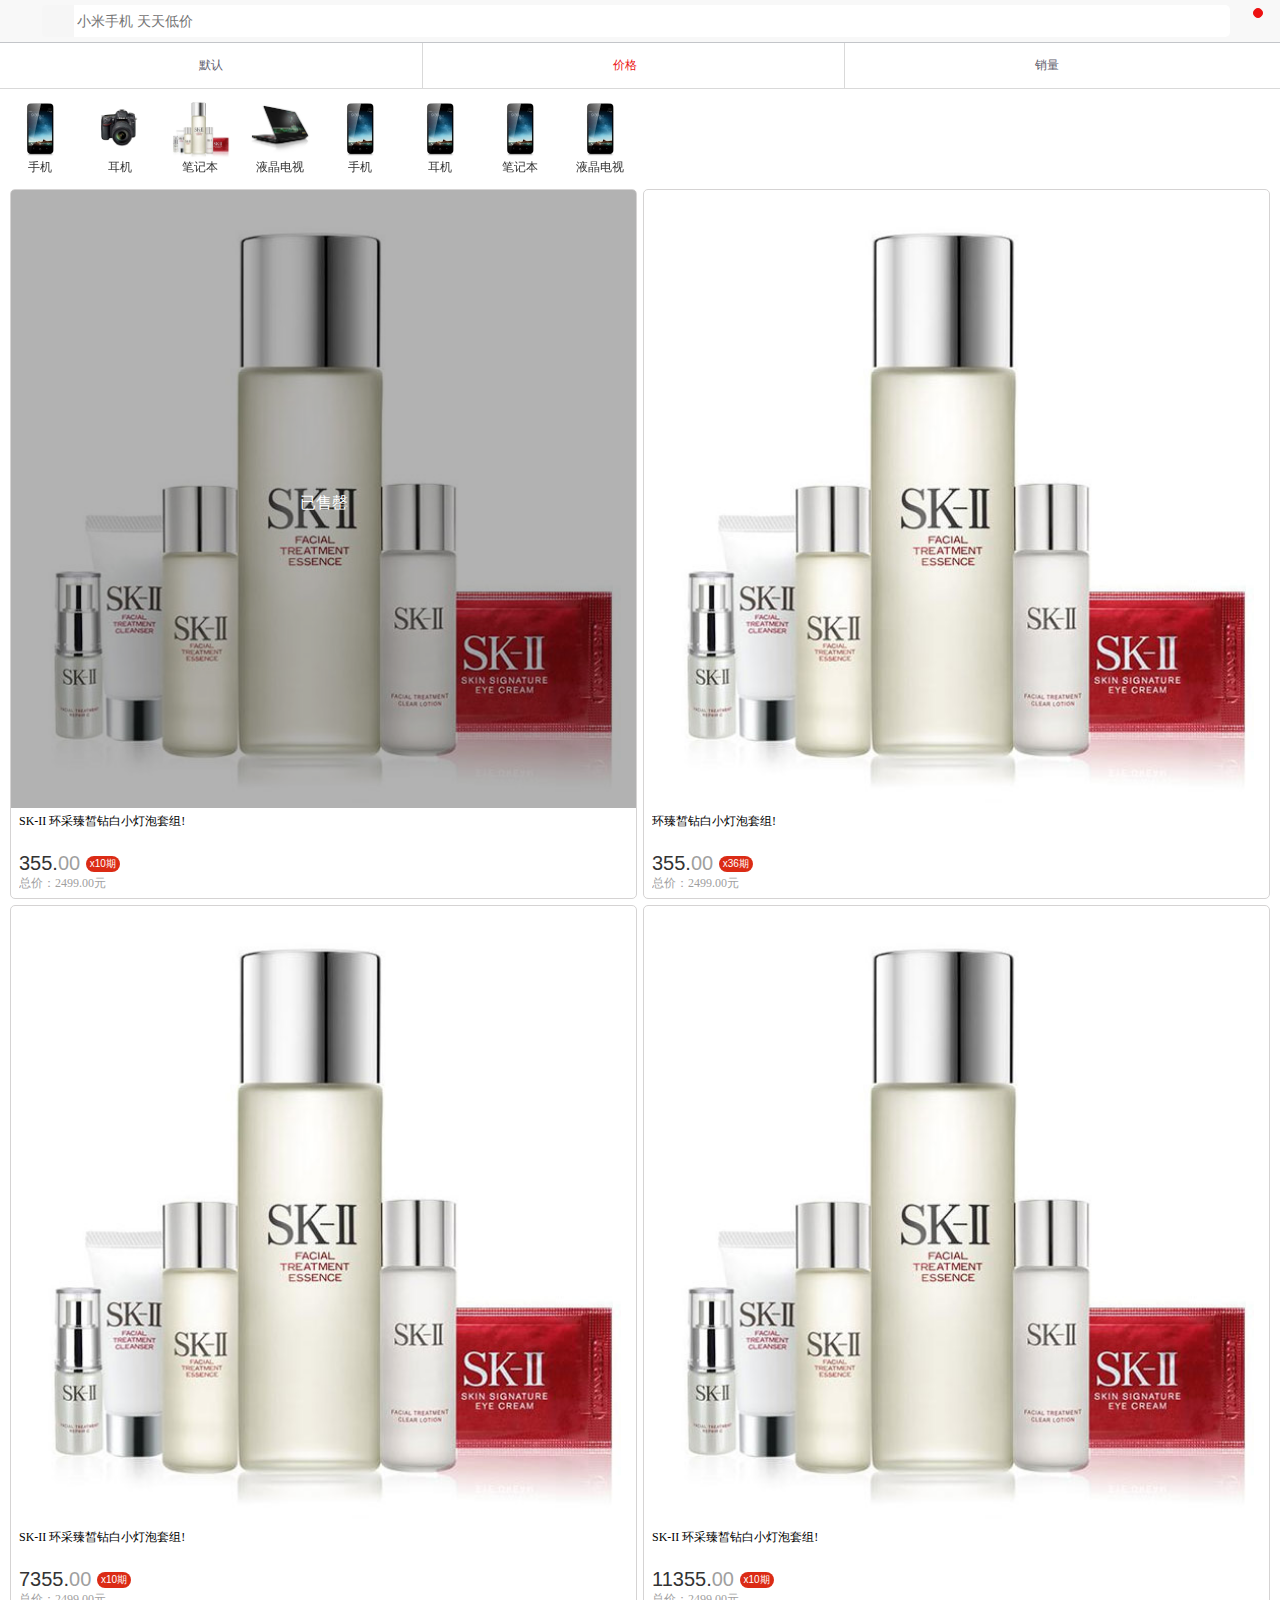
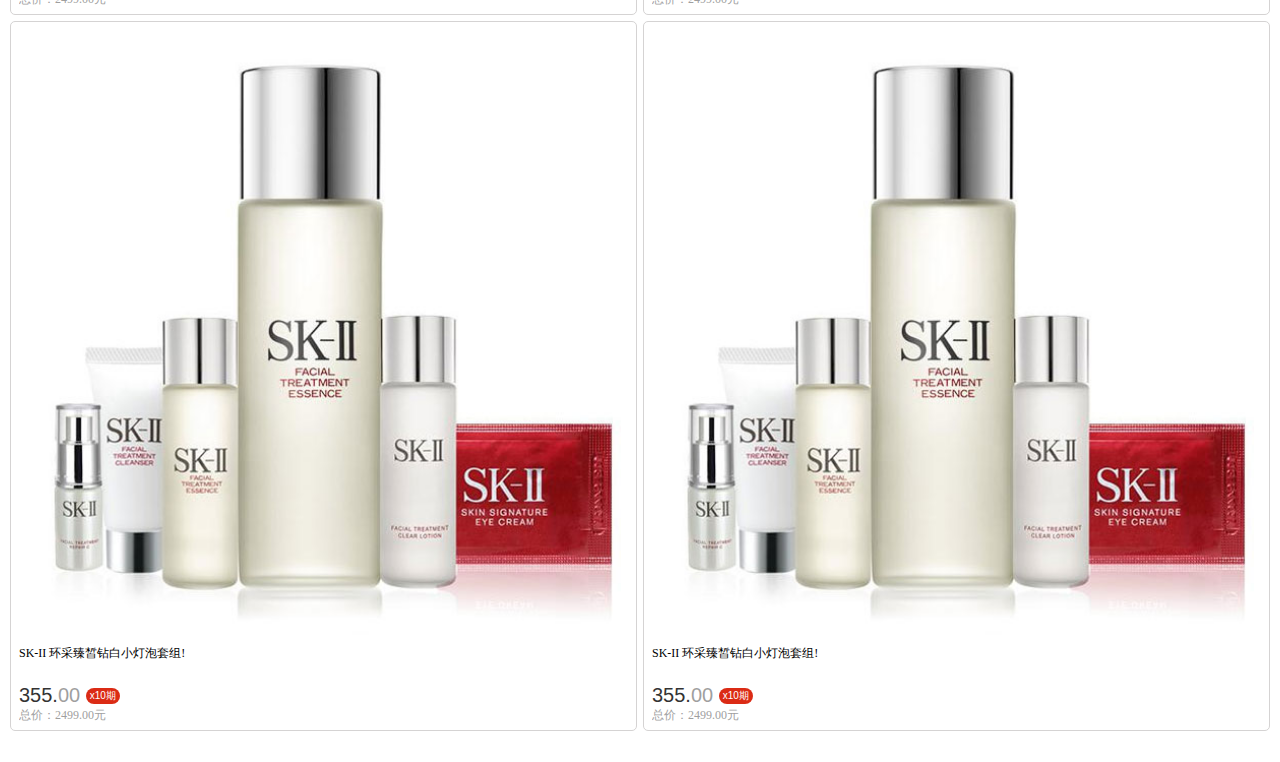
==== 商城/webapp/list1.html @ edffdba6 "add" ====
<!DOCTYPE HTML>
<html>
<head>
	<meta http-equiv="Content-Type" content="text/html; charset=utf-8">
	<meta name="viewport"
	      content="width=device-width, initial-scale=1.0, minimum-scale=1.0, maximum-scale=1.0, user-scalable=no">
	<meta content="telephone=no" name="format-detection"/>
	<!--忽略将数字识别为电话号码-->
	<title>商品列表</title>
	<link type="text/css" rel="stylesheet" href="css/common.css"/>
	<link type="text/css" rel="stylesheet" href="css/list.css"/>
</head>

<body class="white-bg">
<header class="common-top">
	<a class="icon back-step" href="index.html"></a>

	<form action="" class="input-box search-bar clearfix">
		<em class="search-icon fl"></em>
		<input type="text" name="key" id="key" class="text fl" placeholder="小米手机 天天低价"/>
	</form>
	<a class="icon filter-icon" href="javascript:;"><em style="display:block;"></em></a>
</header>
<section class="container list paddingBottom15" style="overflow: hidden;">
	<ul class="filter clearfix">
		<li><a href="javascript:;">默认</a></li>
		<li class="current"><a href="javascript:;">价格<i class="orderby desc"></i></a></li>
		<li><a href="javascript:;">销量<i class="orderby asc"></i></a></li>
	</ul>
	<div class="slider-catalog" id="slider">
		<ul class="clearfix">
			<li>
				<a href="#">
					<img src="images/product3.jpg" width="60" height="60"><span>手机</span>
				</a>
			</li>
			<li>
				<a href="#">
					<img src="images/product.jpg" width="60" height="60"><span>耳机</span>
				</a>
			</li>
			<li>
				<a href="#">
					<img src="images/product2.jpg" width="60" height="60"><span>笔记本</span>
				</a>
			</li>
			<li>
				<a href="#">
					<img src="images/product1.jpg" width="60" height="60"><span>液晶电视</span>
				</a>
			</li>
			<li>
				<a href="#">
					<img src="images/product3.jpg" width="60" height="60"><span>手机</span>
				</a>
			</li>
			<li>
				<a href="#">
					<img src="images/product3.jpg" width="60" height="60"><span>耳机</span>
				</a>
			</li>
			<li>
				<a href="#">
					<img src="images/product3.jpg" width="60" height="60"><span>笔记本</span>
				</a>
			</li>
			<li>
				<a href="#">
					<img src="images/product3.jpg" width="60" height="60"><span>液晶电视</span>
				</a>
			</li>
		</ul>
	</div>
	<div class="product-list group-buy-list clearfix">
		<div class="group-buy-item">
			<div class="item-detail">
				<div class="overlay-nosale">
					<dl>
						<dd>
							<span>已售罄</span>
						</dd>
					</dl>
					<img src="images/product2.jpg">
				</div>
				<h4>SK-II 环采臻皙钻白小灯泡套组!</h4>

				<div class="price"><em>355.</em><font>00</font> <span>x10期</span></div>
				<p>总价：2499.00元</p>
			</div>
		</div>
		<div class="group-buy-item">
			<div class="item-detail">
				<img src="images/product2.jpg">
				<h4>环臻皙钻白小灯泡套组!</h4>

				<div class="price"><em>355.</em><font>00</font> <span>x36期</span></div>
				<p>总价：2499.00元</p>
			</div>
		</div>
		<div class="group-buy-item">
			<div class="item-detail">
				<img src="images/product2.jpg">
				<h4>SK-II 环采臻皙钻白小灯泡套组!</h4>

				<div class="price"><em>7355.</em><font>00</font> <span>x10期</span></div>
				<p>总价：2499.00元</p>
			</div>
		</div>
		<div class="group-buy-item">
			<div class="item-detail">
				<img src="images/product2.jpg">
				<h4>SK-II 环采臻皙钻白小灯泡套组!</h4>

				<div class="price"><em>11355.</em><font>00</font> <span>x10期</span></div>
				<p>总价：2499.00元</p>
			</div>
		</div>
		<div class="group-buy-item">
			<div class="item-detail">
				<img src="images/product2.jpg">
				<h4>SK-II 环采臻皙钻白小灯泡套组!</h4>

				<div class="price"><em>355.</em><font>00</font> <span>x10期</span></div>
				<p>总价：2499.00元</p>
			</div>
		</div>
		<div class="group-buy-item">
			<div class="item-detail">
				<img src="images/product2.jpg">
				<h4>SK-II 环采臻皙钻白小灯泡套组!</h4>

				<div class="price"><em>355.</em><font>00</font> <span>x10期</span></div>
				<p>总价：2499.00元</p>
			</div>
		</div>
	</div>
	<div class="list-option" id="Brand" style="display: none;">
		<div class="option-con">
			<div>
				<dl class="option-item brand-item" data-choice="lenovo">
					<dt>品牌</dt>
					<dd class="clearfix">
						<a href="#" class="current"><span><em><img
								src="images/privilege/item-logo.jpg"/></em></span><i></i></a>
						<a href="#"><span><em><img src="images/privilege/item-logo.jpg"
						                           alt="lenovo"/></em></span><i></i></a>
						<a href="#"><span><em><img src="images/privilege/item-logo.jpg"
						                           alt="lenovo"/></em></span><i></i></a>
						<a href="#"><span><em><img src="images/privilege/item-logo.jpg"
						                           alt="lenovo"/></em></span><i></i></a>
						<a href="#"><span><em>无图品牌名</em></span><i></i></a>
					</dd>
				</dl>
				<dl class="option-item item-show" data-choice="选项A">
					<dt class="list-pick1">筛选项</dt>
					<dd class="clearfix">
						<a href="#" class="current"><span><em>选项A</em></span><i></i></a>
						<a href="#"><span><em>选项A</em></span><i></i></a>
						<a href="#"><span><em>选项A</em></span><i></i></a>
						<a href="#"><span><em>选项选项选项选项…</em></span><i></i></a>
					</dd>
				</dl>
				<dl class="option-item" data-choice="">
					<dt class="list-pick1">筛选项</dt>
					<dd class="clearfix">
						<a href="#"><span><em>选项A</em></span><i></i></a>
						<a href="#"><span><em>选项A</em></span><i></i></a>
						<a href="#"><span><em>选项A</em></span><i></i></a>
						<a href="#"><span><em>选项选项选项选项…</em></span><i></i></a>
					</dd>
				</dl>
				<dl class="option-item" data-choice="">
					<dt class="list-pick1">筛选项</dt>
					<dd class="clearfix">
						<a href="#"><span><em>选项A</em></span><i></i></a><a href="#"><span><em>选项A</em></span><i></i></a><a
							href="#"><span><em>选项A</em></span><i></i></a><a
							href="#"><span><em>选项选项选项选项…</em></span><i></i></a>
					</dd>
				</dl>
				<dl class="option-item" data-choice="">
					<dt class="list-pick1">筛选项</dt>
					<dd class="clearfix">
						<a href="#"><span><em>选项A</em></span><i></i></a><a href="#"><span><em>选项A</em></span><i></i></a><a
							href="#"><span><em>选项A</em></span><i></i></a><a
							href="#"><span><em>选项选项选项选项…</em></span><i></i></a>
					</dd>
				</dl>
			</div>
		</div>
		<div class="divided-option" style="z-index:100; ">
			<div class="divided-option-con">
				<span>共 <em class="deepgray">23456</em> 件商品</span>
						<span>
							<a href="javascript:;" class="graybg" id="ResetBtn">重置</a>
							<a href="javascript:;" class="" id="SubBtn">完成</a>
						</span>
			</div>
		</div>
	</div>
	<a href="javascript:;" class="gotop" id="BacktoTop" style="display: none;"></a>
</section>

</body>
</html>
<script src="js/jquery-2.0.3.min.js"></script>
<script type="text/javascript" src="js/iscroll-4.1.9.min.js"></script>
<script type="text/javascript" src="js/iscroll.plugin.js"></script>
<script type="text/javascript" src="js/common.js"></script>
<script>
	$(function () {
		var $window = $(window);
		var $backtoTop = $('#BacktoTop');
		var $Brand = $('#Brand');
		var $wrap = $Brand.find('.option-con');
		var $dl = $Brand.find('dl');
		var $items = $dl.find('dd').children();
		var $listPick = $dl.find('dt.list-pick1');

		$window.on('scroll resize', function () {
			var scrollTop = $window.scrollTop();
			$backtoTop[scrollTop > 0 ? 'fadeIn' : 'fadeOut']();
		});
		// 返回顶部
		$backtoTop.click(function () {
			$('html,body').animate({scrollTop: 0}, 'normal');
		});

		// 弹出层展开
		$wrap.add($Brand.find('.divided-option')).css('left', $window.width());

		$('.common-top').find('.filter-icon').click(function () {
			if (!$wrap.is(":animated")) {
				$Brand.show().delay(1000).find('.option-con').add($Brand.find('.divided-option')).animate({left: 0}, 'normal');
				$wrap.data('iScroll').scrollTo(0, 0, 0);
			}
		});

		// 广告位
		Common.recommendSlide('#slider');

		var dividedHeight = $Brand.find('.divided-option').outerHeight();


		function resize() {
			$wrap.height($window.height() - dividedHeight);
			$wrap.data('iScroll') && $wrap.data('iScroll').refresh();
			$wrap.data('iScroll') && $($wrap.data('iScroll').vScrollbarWrapper).css({
				width: 3,
				right: 2
			}).children().css({border: 0, background: 'rgba(0, 0, 0, 0.3)'});
		}

		resize();

		// 滑动层
		$wrap.iScroll({
			hScroll: false,
			vScroll: true,
			hScrollbar: false,
			vScrollbar: true,
			hideScrollbar: true,
			bounce: true,
			momentum: true
		});

		$window.resize(function () {
			resize();
		});

		// 展开
		$listPick.click(function () {
			$(this).parent().toggleClass('item-show');
			resize();
		});

		// 筛选项
		$items.click(function () {
			$(this).addClass('current').siblings().removeClass('current');
			var $em = $(this).find('em');
			var $img = $em.find('img');
			var data = $em.html();
			if ($img.length > 0) {
				data = $img.attr('alt');
			}
			$(this).closest('.option-item').data('choice', data);
			return false;
		});

		// 重置
		$('#ResetBtn').click(function () {
			//console.log($dl.not(':eq(1)'));
			$items.removeClass('current');
			$dl.eq(1).addClass('item-show').siblings().removeClass('item-show').each(function () {
				$(this).data('choice', '');
			});
			$wrap.data('iScroll').scrollTo(0, 0, 0);
			$wrap.data('iScroll').refresh();
		});

		$('#SubBtn').click(function () {
			$dl.each(function () {
				// 提交的数据
				if (!$wrap.is(":animated")) {
					$wrap.add($Brand.find('.divided-option')).animate({left: $window.width()}, 'normal', function () {
						$Brand.hide();
					});
				}
				// console.log($(this).data('choice'));
			});
		});

	});
</script>
---- 商城/webapp/css/common.css ----
@charset "utf-8";
/* CSS Document */

body {
	padding: 0;
	margin: 0;
	font-family: "微软雅黑";
	background: #efefef;
	-webkit-text-size-adjust: 100%;
}

a { text-decoration: none; }

table { border-spacing: 0; }

img { border: none; }

.icon {
	background: url(../images/icon.png) no-repeat;
}

.text {
	width: 170px;
	height: 30px;
	padding: 0 5px;
	font-size: 14px;
	background: #fff;
	border: 1px solid #ccc;
	border-radius: 5px;
}

.text:disabled {
	background: #f0f0f0;
}

em, i { font-style: normal; }

dt, dd, ol, ul, li { list-style: none; margin: 0; padding: 0; }

.fl { float: left; }

.fr { float: right; }

.clearfix:before,
.clearfix:after {
	content: "";
	display: table;
}

.clearfix:after { clear: both; overflow: hidden; }

.clearfix { *zoom: 1; }

.paddingBottom15 { padding-bottom: 15px !important; }

.deepgray { color: #333 !important; }

.white-bg { background: #fff; }

.common-top {
	z-index: 10;
	position: fixed;
	left: 0;
	top: 0;
	width: 100%;
	height: 42px;
	line-height: 40px;
	color: #fff;
	font-size: 18px;
	font-weight: bold;
	text-align: center;
	background: #f8f8f8;
	border-bottom: 1px solid #c3c5c9;
}

.common-top a { position: absolute; }

.common-top .back-step {
	top: 2px;
	left: 5px;
	display: block;
	width: 38px;
	height: 38px;
	background-size: 20px auto;
	background-position: 9px 10px;
}

.container { padding: 43px 0 0; }

.product-list {
	position: relative;
	padding-bottom: 20px;
}

.list-title {
	width: 100px; height: 45px; margin: 0 auto; padding-top: 4px;
	background: url(../images/list-title.png) no-repeat; background-size: 100px auto;
	color: #fff; text-align: center;
}

.list-title span, .list-title em { display: block; }

.list-title span { font-size: 18px; }

.list-title em { font-size: 12px; }

.first-product { position: relative; }

.first-product .top-bg {
	width: 90px; height: 69px; display: block;
	background: url(../images/product-bg.png) no-repeat right top; background-size: 90px auto;
	position: absolute; top: -45px; right: 0;
}

.product-intro { margin: 10px auto 30px; padding: 0 10px; }

.product-intro .product-pic {
	margin-bottom: 10px;
	position: relative; font-size: 0;
}

.product-intro .product-pic a { font-size: 0; line-height: 0 }

.product-intro .product-pic img { width: 100%; height: auto; max-height: 600px; border-radius: 3px; }

.product-intro .grand-total {
	height: 30px; line-height: 30px; display: block; padding: 0 5px 0 10px;
	background: #e84c3d;
	color: #fff; font-size: 12px;
	position: absolute; left: 0; bottom: 0; z-index: 5;
}

.product-intro .swiper .pager,
.product-intro .ribbon,
.product-intro .grand-total {
	z-index: 8;
}

.gradient {
	width: 0px; height: 0px; display: block; margin: 0; padding: 0;
	background: none;
	border: 15px solid #e84c3d; border-color: transparent transparent #e84c3d #e84c3d;
	line-height: 0;
	position: absolute; top: 0; right: -30px;
}

.product-info p { margin: 5px 0; }

.product-info .title a { color: #333; font-size: 14px; }

.product-info .prd-title {
	padding: 10px 0; position: relative;
	border-bottom: 1px solid #c5c5c5;
}

.product-info .prd-title h4 {
	min-height: 30px; margin: 0 40px 0 0; padding: 0 12px 0 0; line-height: 16px;
	border-right: 1px solid #c5c5c5;
	color: #666; font-size: 12px; font-weight: normal;
}

.product-info .prd-title h4 p {
	max-width: 270px; margin: 2px 0; overflow: hidden; text-overflow: ellipsis; white-space: nowrap; break: keep-all;
}

.prd-title .collect {
	position: absolute; right: 0; top: 50%; margin-top: -18px;
}

.prd-title .collect a, .prd-title .collect .icon {
	display: block;
	color: #666; font-size: 10px; text-align: center;
}

.prd-title .collect a { width: 32px; }

.collect-icon {
	width: 20px; height: 20px; margin: 0 auto;
	background-position: 0 -335px; background-size: 20px auto;
}

.collected .collect-icon {
	background-position: 0 -366px;
}

.divided-red {
	color: #f63c0a; font-size: 16px;
}

.divided-red em {
	font-size: 18px; font-family: "Arial"; font-weight: bold;
}

.prd-detail .all-price {
	padding: 10px 0; font-size: 12px;
}

.prd-detail .all-price em {
	font-family: "Arial"; font-size: 12px; font-weight: normal;
}

.prd-detail .all-price s {
	color: #999; font-size: 10px; text-decoration: none; text-decoration: line-through;
}

.prd-detail .all-price s em { font-size: 10px; margin-right: 0; }

.all-price {
	color: #666; font-size: 12px;
}

.all-price em {
	margin-right: 15px;
	font-size: 16px; font-family: "Arial"; font-weight: bold;
}

.all-price s {
	color: #999; text-decoration: none;
}

.all-price s em {
	text-decoration: line-through; font-size: 14px;
}

.ribbon span, .ribbon em {
	background: url(../images/ribbon.png) no-repeat; background-size: auto 33px;
	vertical-align: top; display: inline-block;
}

.ribbon {
	position: absolute; top: 15px; left: -4px; z-index: 5; font-size: 0;
}

.ribbon span {
	height: 33px; line-height: 30px; padding: 0 5px;
	color: #fff; font-size: 14px;
	background-position: left top;
}

.ribbon em {
	width: 15px; height: 33px;
	background-position: right 0;
}

.clock {
	width: 18px; height: 19px; display: inline-block; margin: -3px 5px 0;
	background-position: 0 0; background-size: 18px auto;
	vertical-align: middle;
}

.subscribe-btn {
	width: 290px; height: 45px; display: block; padding: 10px 0 0; margin: 0 auto 15px;
	background: url(../images/yellow-btn.png) no-repeat 0 0; background-size: 100% auto;
}

.subscribe-btn span, .subscribe-btn em {
	display: block;
	color: #d9393d; font-size: 11px; text-align: center;
}

.subscribe-btn span {
	font-size: 16px; font-weight: bold;
}

.more-btn {
	width: 275px; height: 50px; line-height: 50px; display: block; margin: 0 auto; padding-left: 15px;
	background: url(../images/bg100.png) repeat-x; background-size: auto 100%;
	border: 3px solid #d8d8d8; border-radius: 5px;
	color: #333; font-size: 16px; position: relative;
}

.more-btn:after, .after-arrow:after {
	width: 13px; height: 16px; display: inline-block; float: right;
	background-position: 0 -37px; background-size: 13px auto;
	content: "";
	position: absolute; right: 10px; top: 50%; margin-top: -8px;
}

.gray-title {
	padding: 0 15px; margin: 5px 0;
	font-size: 15px; color: #8f8f8f;
}

/****************************** loading动画 ******************************/
.loading-png { display: block; position: relative; margin: 20px auto; width: 45px; height: 45px; line-height: 44px; font-size: 9px; color: #999; text-align: center; }

.loading-png:after { background: transparent url(../images/loading.png) no-repeat -100px 0; width: 45px; height: 45px; bottom: 0; left: 0; position: absolute; content: ''; background-size: 45px auto; }

.loading-png .loading-pic { background: transparent url(../images/loading.png) no-repeat 0px 0; width: 45px; height: 45px; background-size: 45px auto; margin: 0; top: 0; left: 0; position: absolute; }

.loading-png .loading-pic, .loading.global em {
	-webkit-transition-property: -webkit-transform; -moz-transition-property: -moz-transform; -webkit-animation: rotate 1.3s linear infinite; -moz-animation: rotate 1.3s linear infinite; -o-animation: rotate 1.3s linear infinite; animation: rotate 1.3s linear infinite; }

@-webkit-keyframes rotate {
	from { -webkit-transform: rotate(0deg) }
	to { -webkit-transform: rotate(360deg) }
}

@-moz-keyframes rotate {
	from { -moz-transform: rotate(0deg) }
	to { -moz-transform: rotate(359deg) }
}

@-o-keyframes rotate {
	from { -o-transform: rotate(0deg) }
	to { -o-transform: rotate(359deg) }
}

@keyframes rotate {
	from { transform: rotate(0deg) }
	to { transform: rotate(359deg) }
}

@-webkit-keyframes rotate2 {
	from { -webkit-transform: rotate(0deg) }
	to { -webkit-transform: rotate(360deg) }
}

@-moz-keyframes rotate2 {
	from { -moz-transform: rotate(0deg) }
	to { -moz-transform: rotate(359deg) }
}

@-o-keyframes rotate2 {
	from { -o-transform: rotate(0deg) }
	to { -o-transform: rotate(359deg) }
}

@keyframes rotate2 {
	from { transform: rotate(0deg) }
	to { transform: rotate(359deg) }
}

.loading.global {
	margin: 20px auto 0;
	background: none;
	color: #9f9f9f; font-size: 14px; text-align: center;
}

.loading.global em {
	width: 18px; height: 18px; display: block; margin: 5px auto;
	background: transparent url(../images/loading-gray.png) no-repeat; background-size: 100% auto;
}

/****************************** 导航列表页 ******************************/
.menu {
	padding: 10px;
}

.menu li {
	background: #fff; margin: 5px 0 10px;
}

.menu li a {
	height: 55px; display: block; padding: 0 5px;
	font-size: 0;
	position: relative;
}

.menu li a:after {
	width: 13px; height: 16px; display: inline-block;
	background-position: 0 -71px; background-size: 13px auto;
	content: "";
	vertical-align: middle;
	position: absolute; right: 10px; top: 50%; margin-top: -8px;
}

.menu li a span {
	float: left;
	vertical-align: middle;
}

.menu li a span em, .menu li a span i {
	display: block;
}

.menu li a span em {
	margin: 10px 0 5px;
	color: #e84c3d; font-size: 16px;
}

.menu li a span i {
	color: #666; font-size: 11px;
}

.menu-icon {
	width: 30px; height: 30px; margin: 13px 10px 0;
	background: url(../images/menu-icon.png) no-repeat; background-size: 30px auto;
}

.menu .order { background-position: 0 0; }

.menu .fire { background-position: 0 -44px; }

.menu .barcode { background-position: 0 -90px; }

.menu .heart { background-position: 0 -136px; }

.menu li a .reddot {
	float: right; margin: 13px 30px 0 0;
}

.reddot {
	width: 25px; height: 25px;
	background: #f63c0a;
	border-radius: 25px;
	color: #fff; font: bold 16px/25px Arial; text-align: center;
}

/****************************** 详情页 ******************************/
.product-detail {
	padding-bottom: 43px;
}

.order-container {
	padding-bottom: 66px;
}

.product-detail .product-intro { width: 300px; margin-bottom: 10px; }

.product-pic .swiper {
	width: 300px; height: 300px;
	position: relative;
	border: 1px solid #ccc; border-radius: 3px;
}

.product-pic .swiper ul {
	width: 300px; height: 300px; overflow: hidden;
}

.product-pic .swiper li {
	width: 300px; height: 300px; float: left; background-color: #fff;
}

.product-intro .count-down {
	height: 18px; line-height: 18px; padding: 0 10px;
	background: rgba(0, 0, 0, 0.4);
	color: #fff; font-size: 10px;
	position: absolute; top: 10px; left: 1px;
}

.pager {
	width: 298px;
	text-align: center;
	position: absolute; left: 0; bottom: 15px; z-index: 1;
}

.pager a {
	width: 8px; height: 8px; margin: 0 5px;
	background-color: #d9d9d9;
	border-radius: 8px;
	display: inline-block; overflow: hidden; text-indent: -999px;
}

.pager .current {
	background-color: #ec3f3f;
}

.divided-option {
	width: 100%; height: 42px;
	background: url(../images/price-bg.png) repeat-x 0 0; background-size: auto 85px;
	border-top: 1px solid #c7c7c7;
	position: fixed; bottom: 0; left: 0; z-index: 9;
}

.divided-disable .price-detail { cursor: default; }

.divided-disable .buy-btn { background: #c5c5c5; cursor: default; }

.divided-option .total-price { color: #eb1212; }

.divided-disable .total-price { color: #c5c5c5; }

.divided-disable .price-detail span:after { background-position: 3px -471px; }

.nofixed .divided-option {
	position: relative; margin-bottom: 18px;
}

.buy-btn {
	width: 100px; height: 42px; display: block; float: right;
	background: #00abf3;
	color: #fff; text-align: center; font-size: 15px; font-weight: bold; line-height: 42px;
}

.buy-btn.disabled {
	background: #999;
	color: #ddd;
	text-shadow: 1px 1px #333;
}

.price-detail {
	text-align: center;
	cursor: pointer;
}

.price-detail span {
	height: 42px; line-height: 42px; display: inline-block; position: relative; padding-right: 25px;
	color: #666; font-size: 12px;
}

.price-detail span:after {
	width: 16px; height: 8px; display: inline-block;
	background-position: 3px -113px; background-size: 15px auto;
	content: "";
	vertical-align: middle;
	position: absolute; right: 10px; top: 50%; margin-top: -4px;
}

.price-detail .total-price .fontArial {
	font-size: 16px;
}

.price-detail .total-price .fontArial em {
	font-size: 18px; margin-right: 5px;
}

.price-detail .total-price .price-long,
.price-detail .total-price .price-long em {
	font-size: 14px;
}

.detail-tab {
	width: 100%;
	background: #fff;
}

.detail-tab li {
	width: 25%; float: left;
	height: 43px;
	border-bottom: 1px solid #cacaca;
}

.detail-tab li a {
	height: 29px; display: block; padding-top: 14px;
	color: #5f606d; font-size: 12px; text-align: center;
}

.detail-tab li a em {
	height: 14px; line-height: 14px; display: block;
	border-right: 1px solid #666;
}

.detail-tab li:last-child em { border: none; }

.detail-tab .current { height: 42px; line-height: 42px; border-bottom: 2px solid #eb1212; }

.detail-tab .current a {
	height: 28px; color: #eb1212;
}

.product-detail .tab-content {
	display: none;
}

.describe-pic img { width: 100%; height: auto; }

.describe-title {
	height: 30px; line-height: 30px; padding: 0 30px; margin: 10px 0;
	background: #efefef;
	border: 1px solid #c3c3c3; border-style: solid none solid none;
	color: #666; font-size: 12px; font-weight: bold;
}

.detail-table {
	padding: 0 0 0 40px;
}

.detail-table th, .detail-table td {
	padding: 10px 0;
	color: #515151; text-align: left; font-size: 12px;
	vertical-align: top;
}

.detail-table td { padding: 10px 20px 10px 0; }

.detail-table th {
	width: 90px; color: #999;
}

.comments {
	padding: 5px 15px; margin: 5px 0 0;
	border-bottom: 1px dotted #bfbfbf;
}

.comments dt {
	margin-bottom: 5px;
	color: #666; font-size: 0;
}

.comments dd {
	margin: 0;
	color: #9f9f9f; font-size: 12px;
}

.comments dd p {
	margin: 0 0 5px; line-height: 16px;
}

.comments dt .star-con, .comments dt .time {
	width: 50%; display: inline-block;
	text-align: right; font-size: 12px;
	vertical-align: middle;
}

.comments dt .time { font-family: Arial; }

.comments dt .star-con { text-align: left; float: left; }

.detail-float .comments {
	background: #fff; margin: 6px 0;
	border: 1px solid #c9c9c9; border-style: solid none solid none;
}

.describe {
	padding: 0 15px;
	color: #595959; font-size: 12px; line-height: 16px;
}

.score i {
	display: inline-block;
	color: #666; font-size: 12px;
	vertical-align: middle;
}

.star {
	width: 60px; height: 10px; display: inline-block; margin-right: 5px;
	background: url(../images/star.png) no-repeat 0 0; background-size: 60px 20px;
	vertical-align: middle;
}

.stars {
	height: 10px; display: inline-block;
	background: url(../images/star.png) no-repeat 0 -10px; background-size: 60px 20px;
	vertical-align: top;
}

.stars1 { width: 11px; }

.stars15 { width: 17px; }

.stars2 { width: 24px; }

.stars25 { width: 30px; }

.stars3 { width: 36px; }

.stars35 { width: 42px; }

.stars4 { width: 48px; }

.stars45 { width: 55px; }

.stars5 { width: 60px; }

.action {
	margin: 5px 0;
}

.type-option {
	margin: 0 auto 10px; padding: 0 15px;
	background: #fff;
	border: 1px solid #ccc; border-style: solid none solid none;
}

.type-option table {
	width: 100%; margin: 0;
}

.type-option th, .type-option td {
	padding: 10px 0;
	border-top: 1px dotted #ccc;
	color: #666; font-size: 12px; font-weight: normal;
}

.type-option tr:first-of-type th, .type-option tr:first-of-type td {
	border: none;
}

.type-option th {
	width: 46px; height: 28px; line-height: 28px;
	white-space: nowrap; text-align: left;
}

.type-option .p-type {
	padding-bottom: 0;
	font-size: 0;
}

.type-option dl { margin: 0; }

.type-option dl:first-of-type {
	border: none;
}

.type-option dt, .type-option dd {
	min-height: 25px; padding: 10px 0; line-height: 25px;
	color: #666; font-size: 12px; font-weight: normal;
}

.type-option dt { float: left; }

/*.type-option dd{ margin-left: 50px;}*/
.p-type a,
.radio,
.checkbox {
	min-width: 48px; max-width: 198px; height: 28px; line-height: 28px; display: inline-block; margin: 0 15px 7px 0; padding: 0 5px;
	background: #fff;
	border: 1px solid #00abf3; border-radius: 16px;
	color: #00abf3; font-size: 12px !important; text-align: center; cursor: pointer;
	overflow: hidden; text-overflow: ellipsis; white-space: nowrap; break: keep-all;
}

.p-type a input,
.radio input,
.checkbox input {
	display: none;
}

.p-type .selected,
.radio.selected,
.checkbox.selected {
	background: #00abf3;
	color: #fff;
}

.p-type .disabled {
	background: #fff;
	color: #afafaf;
	border-color: #afafaf;
}

.radio.disabled,
.checkbox.disabled {
	background: #afafaf;
	color: #fff;
	border-color: #afafaf;
}

.type-option .p-type-show {
	padding: 0;
	color: #666; font-size: 12px;
}

.p-type-show a {
	display: block; padding: 10px 0;
	color: #666; font-size: 12px;
	position: relative;
}

.list-pick {
	display: block; padding: 10px 0;
	color: #666; font-size: 15px;
	position: relative;
}

.list-pick:after {
	width: 15px; height: 15px; display: block;
	background-position: right -304px; background-size: 13px auto;
	content: "";
	vertical-align: middle; position: absolute; right: 0; top: 50%; margin-top: -7px;
}

.list-pick1 {
	display: block; padding: 0 15px 0 0;
	color: #666; font-size: 12px;
	position: relative;
}

.list-pick1:after {
	width: 15px; height: 15px; display: block;
	background-position: 0 -301px; background-size: 20px auto;
	content: "";
	position: absolute; right: 0; top: 50%; margin-top: -11px;
}

.p-type-show span {
	max-width: 198px; display: inline-block; margin: 0 5px 0 0;
	overflow: hidden; text-overflow: ellipsis; white-space: nowrap; break: keep-all; vertical-align: top;
}

.bottom-more {
	padding: 10px 0;
	text-align: center; font-size: 12px;
}

.btn {
	height: 32px; margin: 10px auto; display: block; line-height: 32px;
	background: #00abf3;
	border: 2px solid #00abf3; border-radius: 18px;
	color: #fff; font-size: 16px; font-weight: bold; text-align: center; font-family: "微软雅黑";
}

.red-btn {
	background: url(../images/price-bg.png) repeat-x 0 -43px; background-size: auto 85px;
	border: none;
	color: #fff;
}

.warm-icon {
	width: 16px; height: 16px; display: inline-block;
	background-position: 0 -20px; background-size: 15px auto;
}

.red-radius {
	height: 22px; line-height: 22px; display: block; padding: 0 10px;
	background: url(../images/price-bg.png) repeat-x 0 -55px; background-size: auto 85px;
	border: 1px solid #890404; border-radius: 11px;
	color: #fff; font-size: 12px; text-align: center;
}

.blue-btn {
	background: #fff;
	color: #00abf3 !important; border-color: #00abf3;
}

.tipBtn {
	height: 32px; margin: auto; display: block; line-height: 32px;
	background: #fff;
	border: 1px solid #00abf3; border-radius: 18px;
	color: #00abf3;
}

.type-detail { padding: 0; }

.type-detail .list-pick {
	height: 45px; padding: 0 15px; line-height: 45px;
	border-top: 1px solid #c5c5c5;
}

.type-detail .list-pick:after { right: 15px; }

.type-detail .list-pick:first-child { border: none; }

.lp-icon {
	width: 16px; height: 16px; display: inline-block; margin: -2px 7px 0 0;
	background: url(../images/icon_1.png) no-repeat;
	background-size: 16px auto;
	vertical-align: middle;
}

.lpi1 { background-position: 0 2px; }

.lpi2 { background-position: 0 -22px; }

.lpi3 { background-position: 0 -47px; }

.lpi4 { background-position: 0 -71px; }

.lpi5 { height: 17px; background-position: 0 -102px; }

.lpi6 { background-position: 0 -138px; }

.lpi7 { background-position: 0 -172px; }

.lpi8 { height: 22px; background-position: 0 -205px; }

.lpi9 { background-position: 0 -242px; }

.type-detail .comments { border-top: 1px solid #c5c5c5; border-bottom: none; padding: 10px 15px; }

.type-option.type-detail .comments { border-top: 1px solid #c5c5c5; }

.type-detail .comments dt { float: none; padding: 0; }

.type-detail .comments dd { margin: 0; padding: 0; }

.detail-float {
	width: 100%; /*min-height:300px;*/
	padding-top: 44px;
	background: #f8f8f8;
}

.detail-float .detail-tab {
	position: fixed;
	left: 0;
	top: 43px;
	z-index: 10;
}

.detail-desc :first-child {
	margin-top: 0;
}

.detail-desc :last-child {
	margin-bottom: 0;
}

.detail-float .list-pick {
	height: 42px; line-height: 42px; background: #fff; padding: 0;
	color: #333; font-size: 15px;
}

.detail-float .list-pick:after { right: 10px; }

.qna {
	margin: 0 0 6px; padding: 15px;
	background: #fff;
	border: 1px solid #c9c9c9; border-style: solid none solid none;
}

.qna h6 {
	margin: 0;
	color: #666; font-size: 10px; font-family: Arial;
}

.qna dl { margin: 5px 0; }

.qna dt, .qna dd { width: 100%; float: left; margin: 5px 0; }

.qna dl span, .qna dl p { float: left; font-size: 12px; margin: 0; }

.qna dl span {
	width: 15px; height: 15px; border-radius: 2px; line-height: 15px;
	color: #fff; font-size: 12px; text-align: center;
}

.qna dt span { background: #b2b2b2; }

.qna dd span { background: #ff7f7f; }

.qna dl p { width: 90%; padding-left: 10px; }

.qna dt p { color: #5f606d; }

.qna dd p { color: #9f9f9f; }

/*商品分类选择浮层*/
.classify-float {
	width: 100%; display: none;
	background: #fff;
	position: fixed; bottom: 40px; z-index: 99;
}

.classify-float h6 {
	height: 44px; line-height: 44px; margin: 0;
	border-bottom: 1px solid #c5c5c5;
	color: #333; font-size: 15px; text-align: center;
}

.classify-title {
	min-height: 67px;
	padding: 10px 15px; margin: 0; position: relative;
	border-bottom: 1px solid #c5c5c5;
}

.classify-title dt, .classify-title dd { float: left; }

.classify-title dt {
	width: 65px; height: 65px; line-height: 65px;
	border: 1px solid #c5c5c5; border-radius: 5px;
	overflow: hidden;
	position: absolute; left: 15px; top: 10px;
}

.classify-title dt img {
	width: 100%; height: auto;
}

.classify-title dd {
	max-height: 60px;
	margin: 6px 0 0 76px;
	color: #666; font-size: 12px;
}

.classify-title dd em {
	display: block; margin-top: 6px;
}

.classify-float .action {
	margin: 0;
	max-height: 180px; overflow: auto;
}

.classify-float .action th {
	vertical-align: top;
}

.classify-float .type-option, .classify-float .action th, .classify-float .action td { border: none; }

.classify-float .action .qty-th { padding-top: 20px; }

.qty {
	height: 25px; line-height: 25px; display: inline-block;
	border: 1px solid #d1d1d1; border-radius: 5px;
	font-size: 0;
}

.qty a, .qty input {
	height: 25px; line-height: 25px; padding: 0; padding: 0; margin: 0; display: inline-block;
	text-align: center;
}

.qty a {
	min-width: 25px; border: none;
	color: #00abf3 !important; font-size: 20px !important;
}

.qty input {
	width: 42px;
	border: 1px solid #d1d1d1; border-style: none solid none solid; border-radius: 0;
	color: #202020; font-size: 15px;
	vertical-align: top;
}

.qty .disabled { color: #c5c5c5 !important; }

.close-b {
	width: 20px; height: 20px; display: block;
	background-size: 20px auto; background-position: 0 -559px;
	position: absolute; right: 15px; top: 12px;
}

.cart-icon {
	width: 53px; height: 45px; display: inline-block;
	background: url(../images/cart.png) no-repeat 0 0; background-size: 53px auto;
}

.cartIco { width: 49px; height: 45px; display: inline-block; background: url('../images/cartIco.png') no-repeat 0 0; background-size: 49px auto; }

.cart-succeed { background-position: 0 -65px; }

.cart-failed { background-position: 0 0; }

.cart-none { background-position: 0 -133px; }

.order-icon { height: 50px; background-position: 0 -195px; }

.error-face { height: 48px; background-position: 0 -261px; display: block; }

.order-icon {
	width: 54px; height: 54px; background-position: 0 -328px;
}

.address-icon {
	width: 57px; height: 54px; background-position: 0 -443px; background-size: 57px auto;
}

.share-icon {
	width: 20px; height: 14px; display: inline-block;
	background-position: 0 -181px; background-size: 20px auto;
}

.share-item {
	width: 50px; height: 50px; display: block; margin: auto;
	background: url(../images/share.png) no-repeat 0 0; background-size: 50px auto;
}

.weibo { background-position: 0 0; }

.tx { background-position: 0 -53px; }

.qq { background-position: 0 -105px; }

.phone-icon {
	width: 20px; height: 24px; display: inline-block;
	background-position: 0 -202px; background-size: 20px auto;
	vertical-align: middle;
}

.stock-out {
	padding-top: 80px;
}

/*.stockOut{padding:40px 0;}*/
.stock-out span, .stock-out em {
	display: block; margin: 5px auto;
	text-align: center;
}

.stock-out .content {
	padding-bottom: 50px;
}

.stockOut .content { padding-bottom: 0 }

.stock-out .content em {
	color: #c5c5c5; font-size: 14px; font-weight: bold; text-shadow: 0 1px 1px #fff;
}

.view-link { background: #00abf3; width: 90%; height: 35px; line-height: 35px; margin: 15px auto 25px; color: #fff; font-size: 16px; display: block; text-align: center; border-radius: 28px; }

.stockOut .content em { line-height: 20px; margin: 0; padding: 5px 0; }

.bg-slogan span {
	padding-top: 55px;
	background: url(../images/product-bg1.png) no-repeat center; background-size: 90px auto;
	color: #c1c1c1; font-size: 10px;
}

.stockOut .bg-slogan span { color: #e1e1e1; }

.bg-slogan span em {
	display: block; text-align: center; text-decoration: underline; color: #c1c1c1;
}

.stockOut .bg-slogan span em { margin: 0; text-decoration: none; color: #e1e1e1; }

.unpay-card, .paid-card {
	width: 16px; height: 13px; display: inline-block; margin: -5px 2px 0 0;
	background-size: 16px auto;
	vertical-align: middle;
}

.unpay-card { background-position: 0 -147px; }

.paid-card { background-position: 0 -160px; }

.gray-btn {
	background: url(../images/tab-bg.png) repeat-x 0 0; background-size: auto 84px;
	color: #333;
}

.white-btn {
	background: #fff; border-color: #e5e5e5;
	color: #9f9f9f;
}

.tick-small, .cancel-small {
	width: 16px; height: 16px; display: inline-block; margin: -2px 3px 0 0;
	background-size: 16px auto;
	vertical-align: middle;
}

.tick-small { background-position: 0 -182px; }

.cancel-small { background-position: 0 -200px; }

.group-top .red-radius {
	top: 9px; right: 13px;
}

.group-top .red-radius:active,
.group-top .red-radius.active {
	background: url(../images/active-bg.jpg) repeat-x 0 0; background-size: 22px auto;
	box-shadow: 0 -1px 1px rgba(0, 0, 0, 0.2);
}

.group-menu {
	width: 63px; display: none;
	position: fixed; z-index: 10; top: 50px; right: 5px;
}

.nofixed .group-menu {
	position: absolute;
}

.group-menu ol {
	background: rgba(51, 51, 51, 0.8);
	border-radius: 5px;
}

.group-menu ul {
	width: 53px; padding: 0 5px;
}

.group-menu ul li {
	width: 53px; float: left; padding: 4px 0;
	border-bottom: 1px solid #404040;
	font-size: 12px; text-align: center;
}

.group-menu ul li:nth-last-of-type(1) { border: none; }

.group-menu ul li a {
	display: block; padding-bottom: 5px;
	color: #d9d9d9; text-align: center;
}

.group-menu ul li a span {
	width: 53px; height: 22px; display: block;
	background: url(../images/groupbuy-menu.png) no-repeat; background-size: 75px auto;
}

.group-menu .current a {
	background: rgba(183, 11, 11, 0.85);
	border-radius: 4px;
	color: #fff;
}

.group-menu .item1 { background-position: 13px 2px; }

.group-menu .item2 { background-position: 13px -37px; }

.group-menu .item3 { background-position: 13px -73px; }

.group-menu .item4 { background-position: 13px -113px; }

.group-menu .item5 { background-position: 13px -153px; }

.group-menu .item6 { background-position: 13px -190px; }

.group-menu .item7 { background-position: 13px -229px; }

.group-menu .item8 { background-position: 13px -265px; }

.group-menu .current .item1 { background-position: -34px 2px; }

.group-menu .current .item2 { background-position: -34px -37px; }

.group-menu .current .item3 { background-position: -34px -73px; }

.group-menu .current .item4 { background-position: -34px -113px; }

.group-menu .current .item5 { background-position: -34px -153px; }

.group-menu .current .item6 { background-position: -34px -190px; }

.group-menu .current .item7 { background-position: -34px -229px; }

.group-menu .current .item8 { background-position: -34px -265px; }

.group-menu .arrow-top {
	width: 0px; height: 0px;
	background: none;
	border: 8px solid #fff;
	border-color: transparent transparent rgba(51, 51, 51, 0.8) transparent;
	border-style: dashed dashed solid dashed;
	margin: 0 0 0 -8px; padding: 0; line-height: 0;
	position: absolute; top: -16px; left: 50%;
}

.error-con {
	padding: 85px 10px 110px;
	background: url(../images/product-bg1.png) no-repeat center bottom; background-size: 90px auto;
}

.error-con .result-con span {
	display: block; margin: 10px auto 0;
	color: #C5C5C5;
}

.error-con .result-con p {
	margin: 10px 0;
	color: #C5C5C5; font-size: 11px; font-weight: bold;
}

.loading-con {
	padding-top: 190px;
}

.ld-con {
	width: 110px; margin: 0 auto; padding: 10px;
	background: #fff;
	border: 1px solid #bfbfbf; border-radius: 4px;
}

.ld-img {
	text-align: center;
}

.ld-t {
	color: #c5c5c5; text-align: center; font-size: 10px;
}

.common-top .top-left { right: auto; left: 10px; padding: 0 5px; }

.red-radius .backIcon {
	width: 10px; height: 22px; display: inline-block;
	background-size: 15px auto; background-position: -4px -205px;
	vertical-align: middle;
}

/****************************** 首页轮播图 ******************************/
.slider {
	height: auto; max-height: 300px; margin: 0 auto;
	overflow: hidden; position: relative;
}

.slider .wrap {
	width: 9999px;
	font-size: 0;
}

.slider .wrap li {
	width: 320px; float: left;
	font-size: 0;
}

.slider .wrap li img {
	width: 100%; height: auto; max-height: 300px;
}

.triggers {
	width: 100%; position: absolute;
	bottom: 10px; left: 0; text-align: center;
}

.triggers a {
	width: 8px; height: 8px; display: inline-block; margin: 0 3px;
	background: rgba(255, 255, 255, 0.5); border-radius: 4px; box-shadow: 0px 0px 2px rgba(0, 0, 0, 0.3);
	overflow: hidden; text-indent: -9999px;
}

.triggers .current {
	background: rgba(237, 112, 98, 0.8);
}

/*******列表页 筛选页*******/
/*.container.list{ padding-top:89px; }*/
.list .filter { width: 100%; background-color: #fff; }

.filter {
	border-bottom: 1px solid #d9d9d9;
}

.filter li {
	width: 33%; float: left; padding: 0;
}

.filter li a {
	height: 45px; line-height: 45px; display: block;
	color: #5f606d; font-size: 12px; text-align: center;
}

.filter li:nth-child(2) a {
	border: 1px solid #d9d9d9; border-style: none solid none solid;
}

.filter .current a { color: #eb1212; }

.orderby {
	width: 18px; height: 18px; display: inline-block;
	background-size: 18px auto;
	vertical-align: middle;
}

.orderby.desc { background-position: 0 -274px; }

.filter .current .orderby.desc { background-position: 0 -288px; }

.orderby.asc { background-position: 0 -303px; }

.filter .current .orderby.asc { background-position: 0 -317px; }

.filter-icon {
	width: 20px; height: 20px; display: inline-block;
	background-position: 0 -245px; background-size: 20px auto;
	position: absolute; right: 20px; top: 12px;
}

.filter-icon em {
	width: 8px; height: 8px; display: none;
	background: #ed1212;
	border: 1px solid #ed1212; border-radius: 5px;
	position: absolute; right: -3px; top: -4px;
}

.search-page {
	padding: 53px 10px 10px;
}

.search-box { position: relative; }

.search-box .search-btn { position: absolute; }

.box-left .search-btn { right: 10px; top: 9px; font-size: 14px; }

.input-box {
	height: 35px; line-height: 35px;
	background: #fff;
	border: 1px solid #d9d9d9; border-radius: 5px;
	font-size: 0;
}

.box-left .input-box { margin-right: 55px; }

.input-box .text {
	width: 65%; height: 35px; border: none; background: none; display: inline-block; padding-left: 5px;
	font-size: 14px;
	vertical-align: top;
}

.search-icon {
	width: 35px; height: 35px; display: inline-block;
	background: #f6f6f6;
	border-radius: 4px 0 0 4px;
	vertical-align: top;
}

.search-icon .icon {
	width: 35px; height: 35px; display: block;
	background-position: 9px -268px; background-size: 20px auto;
}

.input-box .clear {
	width: 35px; height: 35px; display: inline-block;
	background-position: 7px -372px; background-size: 25px auto;
	vertical-align: top;
}

.search-bar-list {
	width: 100%;
	background: #fafafa;
	position: absolute; left: 0; top: 43px;
}

.alphabet li, .search-tip-list li {
	height: 40px; line-height: 40px; padding: 0 20px;
	background: #fff; border-bottom: 1px solid #e5e5e5;
	font-size: 0; position: relative;
}

.alphabet li:first-child { border-top: 1px solid #e5e5e5; }

.search-tip-list li:after {
	width: 16px; height: 16px;
	background-position: 0 -1133px; background-size: 16px auto;
	content: " "; display: block;
	position: absolute; right: 15px; top: 50%; margin-top: -8px;
}

.alphabet li a {
	width: 50%; display: inline-block;
	color: #666; font-size: 14px; text-align: left;
	position: static;
}

.alphabet li a .light { color: #b2b2b2; }

.search-tip-list { margin-bottom: 10px; }

.search-tip-list li a {
	display: block;
	color: #b2b2b2; font-size: 12px;
	position: static; text-align: left;
}

.search-tip-list li a span { color: #333; }

.filter-list { margin: 10px 0 0; }

.filter-list li {
	height: 40px; line-height: 40px; display: block; padding: 0 15px 0 41px;
	border-bottom: 1px solid #e5e5e5;
	color: #9f9f9f; font-size: 0;
	position: relative;
}

.filter-list li select {
	width: 100%; height: 100%;
	position: absolute; left: 0; top: 0;
	opacity: 0.01; z-index: 1;
}

.filter-list li em, .filter-list li span {
	width: 50%; display: inline-block; float: left;
	font-size: 14px;
	overflow: hidden; text-overflow: ellipsis; white-space: nowrap; word-break: keep-all;
	color: #202020;
}

.filter-list li span {
	text-align: right;
	color: #9f9f9f;
}

.filter-list li span i {
	display: block; padding-right: 20px;
	background-position: right -280px; background-size: 15px auto;
	overflow: hidden; text-overflow: ellipsis; white-space: nowrap; word-break: keep-all;
}

.filter-list li span .selected { color: #202020; }

.error-page {
	padding: 75px 25px 0;
}

.list-error {
	text-align: center;
	color: #c5c5c5; font-size: 11px; font-weight: bold;
}

.list-error dt {
	margin-bottom: 10px;
	font-size: 18px;
}

.list-error .cart-icon { margin: 0 auto 10px; }

.list-error dd p { line-height: 18px; }

.list-error .btn { margin: 20px auto; }

.red-tag, .green-tag, .gray-tag, .dgray-tag {
	height: 14px; line-height: 14px; display: inline-block; padding: 0 5px;
	border-radius: 8px;
	color: #fff; font-size: 10px;
	vertical-align: middle;
}

.red-tag {
	background: #eb1212;
	border: 1px solid #eb1212;
}

.green-tag {
	background: #6bdb70;
	border: 1px solid #6bdb70;
}

.gray-tag {
	background: #c5c5c5;
	border: 1px solid #c5c5c5;
}

.dgray-tag {
	background: #9f9f9f;
	border: 1px solid #9f9f9f;
}

/*share icon*/
.share-ico { width: 38px; height: 38px; background: url('../images/shareIco.png') no-repeat center center; background-size: 23px 18px; top: 2px; right: 9px; }

.order-icons {
	width: 72px; height: 72px; display: block; margin: 0 auto;
	background: url(../images/order_icons.png) no-repeat; background-size: 100% auto;
}

.succeed-icon { background-position: 0 0; }

.failed-icon { background-position: 0 -73px; }

/*recommend*/
.recommend { margin: 10px 0; overflow: hidden; }

.recommend .gray-title { margin: 0 0 5px 0; padding: 0 10px; font-size: 14px; }

.recommend .slider { margin-left: 10px; }

.recommend ul { width: 9999px; }

.recommend li {
	width: 114px; height: 150px; float: left; margin-right: 5px;
	background: #fff;
	border: 1px solid #cacaca; border-radius: 5px;
	overflow: hidden;
}

.recommend li a {
	display: block; padding: 10px 7px; color: #666;
}

.recommend li a img {
	width: 90px; height: 90px; display: block; margin: 0 auto 3px;
}

.recommend li span {
	width: 100px; font-size: 11px; display: block;
	overflow: hidden; text-overflow: ellipsis; white-space: nowrap; word-break: keep-all;
}

.recommend li em {
	font-size: 10px; font-family: Arial;
}

.recommend li em i {
	font-size: 18px;
}

.recommend li em small {
	width: 30px; height: 14px; line-height: 14px; display: inline-block; margin: -2px 0 0 2px;
	border: 1px solid #949494; border-radius: 10px;
	font-size: 10px; text-align: center;
	vertical-align: middle;
}

.recommend .group-buy-list { padding: 0 10px 10px; }

.recommend .group-buy-item .item-detail { padding: 10px 9px; }

.recommend .item-detail h4 { color: #5f606d; }

.recommend .item-detail .price span {
	background: none;
	border: 1px solid #666;
	color: #666;
}

.recommend .item-detail .price small {
	width: auto; height: auto; margin: 0 2px;
	color: #333; font-size: 10px;
}

.recommend .item-detail .price font { color: #333; font-size: 15px; bottom: -2px; position: relative; }

.recommend .item-detail .price em { font-size: 22px; }

/*营销活动页面-商品楼层分类*/
.item-list-title {
	margin: 0 0 5px; padding: 0px 10px;
	color: #eb1212; font-size: 15px; font-weight: normal;
}

.marketing-page { padding: 0; }

.item-list .item-con { margin: 0px 10px 10px 5px; min-height: 210px; background: #fff; }

.item-list .items:nth-child(even) > .item-con { margin: 0px 5px 10px 10px; }

.item-list .item-con dd h4 { overflow: visible; word-break: break-all; white-space: normal; font-weight: normal; }

.marketing-page .cont-banner { margin-bottom: 10px; }

.item-list .price-part {
	display: inline-block; margin: 10px 0 0;
	font-size: 10px; vertical-align: top;
}

.item-list .price-part .price-spread { margin: -2px 0 0 3px; }

.my-center .type-option:first-child { border-top: none; }

.my-center .type-option, .my-center .type-option a { border-color: #e5e5e5; color: #5f606d; }

.piece-item { margin: 10px 10px 0 10px; border: 1px solid #ccc; border-radius: 5px; position: relative; }

.piece-item img { width: 100%; height: 300px; border-radius: 5px; }

.my-center .piece-item img { height: auto; display: block; }

.required { color: #eb1212; font-size: 15px; }

.paddingLR20 { padding: 0 20px; }

.upload-input {
	width: 66px; height: 66px; position: absolute; top: 0; left: 0; opacity: 0; cursor: pointer;
}

/*商品*/
.product {
	padding: 10px;
}

.product dt { float: left; }

.product dd { margin-left: 82px; }

.product th {
	width: 72px; padding: 0 5px;
}

.product th img, .product-img img {
	display: block;
	width: 70px; height: 70px;
	border: 1px solid #ddd; border-radius: 3px;
}

.product .info {
	vertical-align: middle;
}

.product .info h4 {
	font-size: 12px; margin: 2px 0 5px 0;
}

.product .info h4 a {
	font-size: 12px; color: #fff;
}

.product .info span {
	display: block;
	color: #888; font-size: 12px;
}

.product .info span b {
	font-size: 14px; font-family: Arial;
}

.product .quantity {
	color: #888; font-size: 14px; text-align: center; font-family: Arial;
}

/****************************** 我要咨询 ******************************/
.ol-service {
	padding: 57px 15px 15px;
}

.ol-service .text-box {
	min-height: 100px; padding: 5px; margin-bottom: 15px;
	background: #fff;
	border: 1px solid #d7d7d7; border-radius: 6px;
}

.text-box textarea {
	width: 100%; min-height: 100px;
	border: none;
	color: #5f606d; font-size: 12px; font-family: "微软雅黑";
}

.ol-service .error { border-color: #eb1212; }

.ol-service .error-text { color: #eb1212; margin: 0; }

.ol-service .btn { margin-top: 15px; }

.ol-service .pic-upload { padding: 5px 0 15px; }

/******************************系统升级公告******************************/
.update-con { padding: 42px 15px 0; }

.update-con .warm-icon {
	width: 115px; height: 105px; display: block; margin: 50px auto 40px;
	background: url(../images/warning.png) no-repeat; background-size: 100% auto;
}

.update-con dl { color: #808080; font-size: 12px; line-height: 20px; }

.update-con dl dd { text-indent: 2em; }

.cs-list dl { border-top: 1px solid #e5e5e5; }

.cs-list dt { width: 80px; font-size: 15px; text-align: right; vertical-align: top; }

.cs-list dd { min-height: 45px; margin-left: 80px; padding: 0 15px; color: #5f606d; line-height: 45px; }

.cs-list dd span { font-size: 12px; }

.cs-list .qty { margin-top: -2px; vertical-align: middle; }

.has-option { margin: 0; padding-top: 5px; position: relative; line-height: normal; }

.has-option .select {
	width: 100%; height: 100%; opacity: 0;
	position: absolute; left: 0; top: 0; z-index: 1;
}

.cs-list .textarea {
	width: 100%; height: 24px; margin: 15px 0 0; line-height: 14px; padding: 0;
	border: none;
	color: #5f606d; font-size: 12px; font-family: "微软雅黑";
}

/******************************聚便宜******************************/
.group-buy-list { padding: 10px; }

.group-buy-item {
	width: 50%; float: left; margin: 0 0 6px;
}

.group-buy-item .item-detail {
	margin: 0 3px 0 0; padding: 8px;
	background: #fff;
	border: 1px solid #d5d3d3; border-radius: 5px;
	position: relative;
}

.group-buy-item:nth-of-type(even) { float: right; }

.group-buy-item:nth-of-type(even) .item-detail { margin: 0 0 0 3px; }

.item-detail img {
	width: 100%; display: block; margin: 0 auto 5px;
}

.item-detail h4 {
	height: 34px; margin: 0 auto;
	font-size: 12px; line-height: 16px; font-weight: normal;
	overflow: hidden;
}

.item-detail h4 span {
	display: inline-block;
	vertical-align: middle;
}

.item-detail p {
	width: 100%; height: 15px; margin: 0 auto;
	color: #9f9f9f; font-size: 12px;
	overflow: hidden; text-overflow: ellipsis; white-space: nowrap; break: keep-all;
}

.item-detail .price {
	height: 22px; margin: 4px 0 2px 0; color: #9f9f9f; font-size: 20px; font-family: Arial;
}

.item-detail .price > * {
	vertical-align: middle;
}

.item-detail .price em { color: #333; }

.item-detail .price span {
	height: 16px; display: inline-block; padding: 0 4px; line-height: 16px;
	background: #db2b15; border-radius: 10px;
	color: #fff; font-size: 10px;
}

.item-detail .item-label {
	width: 35px; height: 35px; display: inline-block; padding: 5px 0 0 5px;
	background: #db2b15; border-radius: 5px 0 45px 0;
	color: #fff; font-size: 10px; line-height: 12px;
	position: absolute; z-index: 9; left: 0px; top: 0px;
}

.overlay-nosale {
	position: relative;
}

.overlay-nosale dl {
	width: 100%; height: 100%; padding: 8px 8px 0px; margin: -8px 0px 0px -8px;
	background-color: rgba(0, 0, 0, 0.3); position: absolute; border-radius: 4px 4px 0 0;
}

.overlay-nosale dd {
	width: 100%; height: 100%; display: table;
}

.overlay-nosale dd span {
	display: table-cell; vertical-align: middle; text-align: center; font-size: 16px; color: #fff;
}

/*content guide*/
.nav-tab { padding: 0 10px; margin: 10px 0; text-align: center; }

.column .nav-tab { margin: 0; }

.nav-tab li { float: left; width: 25%; text-align: center; }

.nav-tab li a { margin: 0 2px; display: block; background-color: #fff; border: 1px solid #ccc; border-radius: 5px; color: #666; font-size: 10px; text-align: center; }

.nav-tab li:first-child a, .cln-con3rd li:first-child a { margin: 0 3px 0 1px; }

.nav-tab li:last-child a, .cln-con3rd li:last-child a { margin: 0 1px 0 3px; }

.nav-tab li a i { background: url('../images/navIco.png') no-repeat; background-size: 29px 119px; display: block; position: absolute; left: 50%; top: 0; }

.nav-tab li a img { display: block; width: 100%; }

.notice-con { padding: 52px 20px 0; }

.notice-con h2 {
	color: #5f606d; font-size: 15px; text-align: center;
}

.notice-con ul {
	color: #9f9f9f; font-size: 12px;
}

.common-top .search-bar {
	height: 32px;
	margin: 5px 50px 0 42px;
	padding: 0 5px 0 35px;
	border: none;
	position: relative;
}

.common-top .search-bar .search-icon {
	width: 32px; height: 32px;
	position: absolute; left: 0; top: 0;
	background-color: none;
	background-position: 7px -873px; background-size: 18px auto;
}

.common-top .search-bar .text {
	width: 100%; height: 32px;
	padding: 0;
}

.common-top .search-bar .clear { position: absolute; right: 0; border-radius: 5px 5px 0 0; background-color: #fff; }

.search-page dl {
	padding: 0 8px; margin: 0 0 20px;
}

.search-page dl dt {
	color: #5f606d; font-size: 14px;
}

.search-page dl dd a {
	height: 30px; line-height: 30px; display: inline-block; padding: 0 10px; margin: 10px 5px 0 0;
	background: #f8f8f8; border-radius: 5px;
	color: #5f606d; font-size: 12px;
}

.search-page .white-btn { margin: 30px 8px; }

.search-page dd p {
	color: #999; font-size: 12px; text-align: center;
}

.scan-login {
	padding: 20px 30px;
}

.scan-login dt {
	padding: 270px 0 0; margin: 0 0 20px;
	background: url(../images/scan-pic.png) no-repeat center top; background-size: 160px auto;
	color: #5f606d; font-size: 12px; line-height: 22px; text-align: center;
}

.scan-login dd .btn { margin-bottom: 15px; }

.scan-page { background: #f4f4f4 url(../images/scan-pic1.jpg) repeat-x left top; background-size: auto 390px; }

.scan-page .container {
	padding: 0; position: relative;
}

.scan-login-succeed {
	padding: 35px 15px; margin: 0;
}

.scan-login-succeed dt {
	color: #5f606d; font-size: 12px; text-align: center; line-height: 20px;
}

.scan-login-succeed dt em {
	display: block; margin-bottom: 15px;
	font-size: 22px;
}

.scan-login-succeed dd {
	padding: 190px 0 0; margin-top: 40px;
	background: url(../images/scan-pic2.png) no-repeat center top; background-size: 192px auto;
	text-align: center;
}

.scan-login-failed dd {
	background: url(../images/scan-pic3.png) no-repeat center top; background-size: 192px auto;
}

.pay-succeed dd {
	padding: 230px 0 0; margin-top: 20px;
	background: url(../images/pay-pic.png) no-repeat center top; background-size: 215px auto;
}

.scan-login-succeed dd .btn {
	width: 110px;
	display: inline-block; margin: 0 5px;
}

.red-close {
	width: 15px; height: 16px; display: block;
	background-position: 0 -944px; background-size: 15px auto;
	position: absolute; top: 15px; left: 15px;
}

.option-list {
	margin: 10px auto; padding: 0 15px;
	background: #fff; border: 1px solid #ccc; border-style: solid none;
}

.option-list li {
	height: 30px; line-height: 30px; padding: 5px 0;
	border-top: 1px solid #e5e5e5;
	color: #666; font-size: 15px;
	position: relative;
}

.option-list li:first-child { border: none; }

.option-list li em {
	width: 80px; float: left;
	text-align: justify;
	text-justify: distribute-all-lines; /*ie6-8*/
	text-align-last: justify; /* ie9*/
	-moz-text-align-last: justify; /*ff*/
	-webkit-text-align-last: justify; /*chrome 20+*/
}

.option-list li span {
	margin-left: 90px; display: block;
}

.option-list .text {
	width: 90%; height: 30px; line-height: 30px;
	border: none; background: none;
}

.option-list .select {
	width: 100%; height: 100%;
	position: absolute; left: 0; top: 0;
	opacity: 0.01; z-index: 1;
}

.option-list .code span { margin: 0 120px 0 90px; }

.option-list .code .send {
	width: 110px; height: 30px; line-height: 30px; float: right;
	border-left: 1px solid #e5e5e5;
	text-align: center;
	position: absolute; right: 0; top: 5px;
}

.option-list .code .send.disabled { color: #999 !important; }

.option-list .question-icon { position: absolute; right: 0; top: 50%; margin-top: -12.5px; }

.slider-catalog {
	width: 100%; height: 80px; overflow: hidden; margin: 10px 0 0;
}

.slider-catalog ul { width: 10000px; }

.slider-catalog li {
	width: 60px; float: left; margin: 0 10px;
}

.slider-catalog li a {
	width: 60px; display: block;
}

.slider-catalog li a img {
	width: 60px; height: 60px; display: block;
}

.slider-catalog li a span {
	color: #333; font-size: 12px; text-align: center; display: block;
}

.gotop {
	width: 45px; height: 45px;
	background: rgba(255, 255, 255, 0.9) url(../images/top.png) no-repeat center center;
	background-size: 20px auto;
	border: 1px solid #f2f2f2; border-radius: 30px;
	box-shadow: 0 0 1px #ccc;
	position: fixed; right: 15px; bottom: 30px; z-index: 999;
}
---- 商城/webapp/css/list.css ----
@charset "utf-8";
/* CSS Document */
.item-list{ padding: 10px;}
.items{
	width:50%; float:left;
}
.item-con{
	min-height:210px; margin:15px 4px 0 10px; padding-bottom:5px;
	border:1px solid #ccc; border-radius:5px;
}
.item-list .items:nth-child(even)>.item-con{margin:0 0 6px 3px;}
.item-con dt{padding:8px 8px 0; margin:auto; position:relative;}
.item-con dt img{
	margin: auto;
	width: 100%; max-width:145px; height:auto; min-height:110px; max-height:145px; display:block;
}
.item-con dd{
	padding:0 7px;
	color:#9f9f9f;
}
.item-con dd span{
	display:block;
}
.item-con dd h4{
	margin:5px 0 0;height: 30px; line-height: 14px;
	color:#202020; font-size: 10px;
	overflow:hidden; text-overflow:ellipsis; white-space:nowrap;word-break:keep-all;
}
.item-con dd h4, .item-brief{width:100%;  overflow:hidden; text-overflow:ellipsis; white-space:nowrap;word-break:keep-all;}
.item-con .price{
	margin-top: 5px;
	color:#9f9f9f; font-size:20px; font-family:Arial;
}
.item-con .price em{color: #202020;}
.price-spread{
	height: 16px; line-height: 16px; display: inline-block; padding: 0 3px;
	background: #db2b15; border-radius: 10px;
	color: #fff; font-size: 10px;
	vertical-align: middle;
}
.red-mark{
	position:absolute; top:0; left:0; padding:0 5px;
	background:#eb1212;
	border:1px solid #eb1212; border-radius:4px;
	color:#fff; font-size:11px;
}
.total-p{font-size:10px;}
.total-p i{font-family:Arial;}

.handle-item{height:38px;line-height:38px;padding:0 35px 0 41px;}
.clear-btn{float:left;font-size:14px;}
.finish-btn{float:right;font-size:14px;}

.item-list .item-con{ margin: 0 3px 6px 0;}
.list-option{
	width: 100%; height:100%;
	background: rgba(0,0,0,0.5);
	position: fixed; top: 0; left: 0; z-index: 9999;
	overflow: hidden;
}
.list-option .option-con{
	padding: 0; margin-left: 35px;
	background: #fff; position: relative;
}
.option-item{ padding: 0 10px; border-bottom: 1px solid #ccc; margin: 0;}
.brand-item dt, .option-item dt{
	height: 45px; line-height: 45px;
	color: #333; font-size: 13px; padding: 0 5px;
}
.option-item dd{ font-size: 0;}
.option-item dd a{
	width: 33.3%; display: inline-block; vertical-align:top;
	color: #666; font-size: 12px; text-align: center;
	position: relative;
}
.option-item dd a span{
	height: 35px; line-height: 35px; margin: 5px; display: block; padding: 5px;
	border: 1px solid #ccc; border-radius: 5px;
}
.option-item dd{ display: none; padding-bottom: 15px;}
.option-item dd a span em{
	display: inline-block; line-height: 18px; text-align: left;
	vertical-align: middle;
}
.option-item.item-show dd{ display: block;}
.option-item.item-show .list-pick1:after{transform:rotate(180deg); -moz-transform:rotate(180deg); -webkit-transform:rotate(180deg); margin-top: -3px; margin-right: -5px;}
.brand-item, .option-item  a i{ border: none;}
.brand-item dd, .option-item .current i{ display: block;}
.brand-item dd a span{
	height: 42px; line-height: 42px; padding: 0 5px;
	border: 1px solid #f2f2f2;
}
.brand-item dd a span img{ width: 100%; height: auto; margin: 0 auto;}

.option-item .current span{ border-color: #eb1212;}
.option-item .current i{
	width: 16px; height: 16px;
	background:url(../images/current.png) no-repeat; background-size: 16px auto;
	position: absolute; right: 6px; top: 6px;
}
.list-option .divided-option{
	height: 50px; padding: 0;
	background: none; border: none;
}
.list-option .divided-option-con{
	height: 50px; margin-left: 35px; padding: 0;
	background: #f2f2f2; border: none;
}
.list-option .divided-option span{
	width: 45%; hegiht: 50px; line-height: 50px; text-align: center; float: left;
	color: #666; font-size: 12px;
}
.list-option .divided-option span:last-child{
	width: 55%;
}
.list-option .divided-option span a{
	width: 50%; line-height: 50px; float: left;
	background:#eb1212;
	color: #fff; font-size: 16px;
}
.list-option .divided-option span a.graybg{ background: #ccc;}
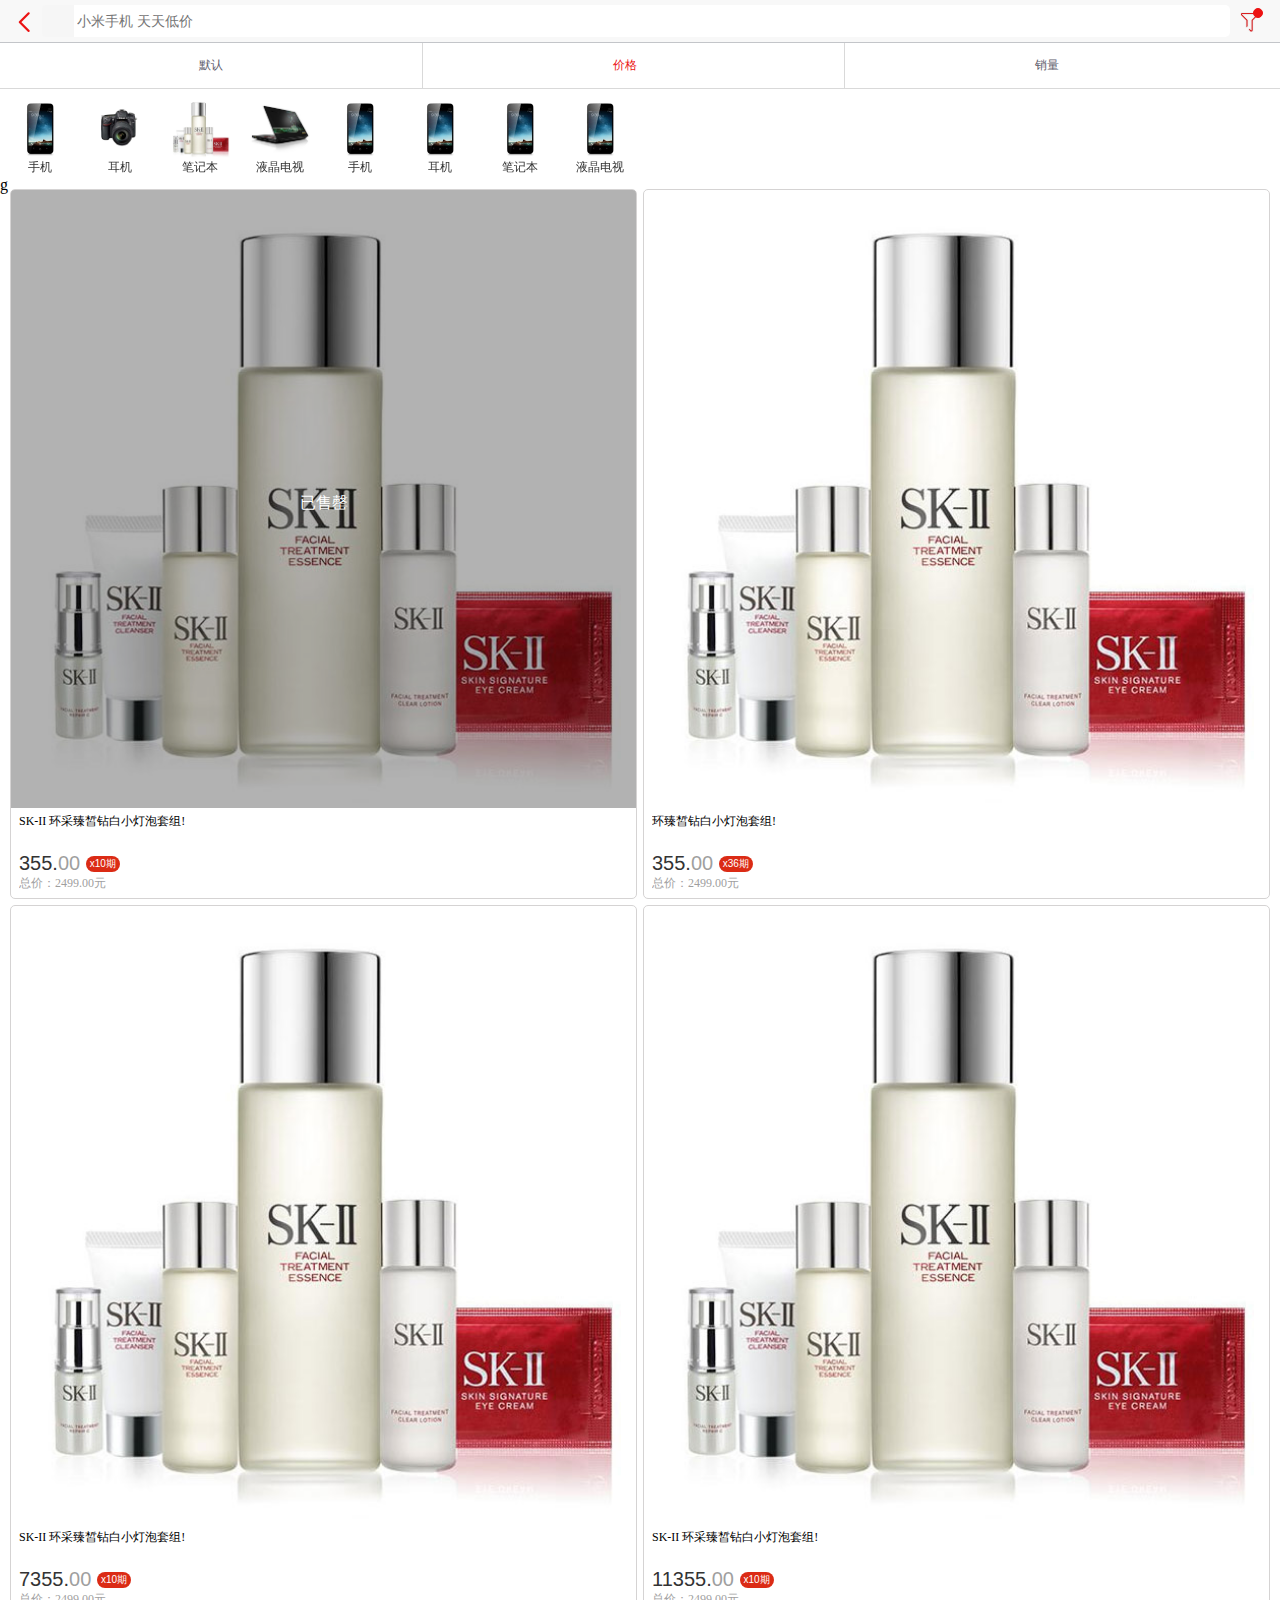
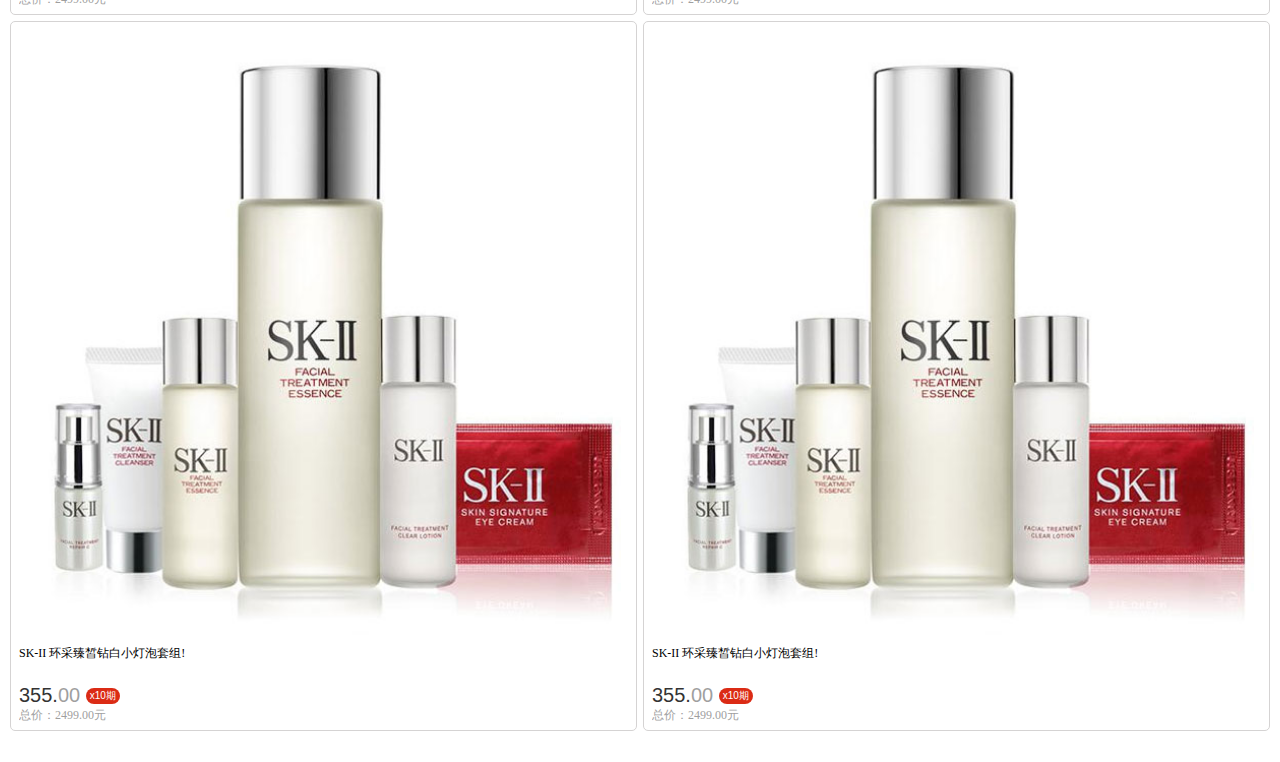
==== commit dd0f85f3: "add" ====
--- a/商城/webapp/list1.html
+++ b/商城/webapp/list1.html
@@ -69,7 +69,7 @@
 					<img src="images/product3.jpg" width="60" height="60"><span>液晶电视</span>
 				</a>
 			</li>
-		</ul>
+		</ul>g
 	</div>
 	<div class="product-list group-buy-list clearfix">
 		<div class="group-buy-item">
--- a/商城/webapp/css/common.css
+++ b/商城/webapp/css/common.css
@@ -92,1235 +92,94 @@
 	padding-bottom: 20px;
 }
 
-.list-title {
-	width: 100px; height: 45px; margin: 0 auto; padding-top: 4px;
-	background: url(../images/list-title.png) no-repeat; background-size: 100px auto;
-	color: #fff; text-align: center;
-}
-
-.list-title span, .list-title em { display: block; }
-
-.list-title span { font-size: 18px; }
-
-.list-title em { font-size: 12px; }
-
-.first-product { position: relative; }
-
-.first-product .top-bg {
-	width: 90px; height: 69px; display: block;
-	background: url(../images/product-bg.png) no-repeat right top; background-size: 90px auto;
-	position: absolute; top: -45px; right: 0;
-}
-
-.product-intro { margin: 10px auto 30px; padding: 0 10px; }
-
-.product-intro .product-pic {
-	margin-bottom: 10px;
-	position: relative; font-size: 0;
-}
-
-.product-intro .product-pic a { font-size: 0; line-height: 0 }
-
-.product-intro .product-pic img { width: 100%; height: auto; max-height: 600px; border-radius: 3px; }
-
-.product-intro .grand-total {
-	height: 30px; line-height: 30px; display: block; padding: 0 5px 0 10px;
-	background: #e84c3d;
-	color: #fff; font-size: 12px;
-	position: absolute; left: 0; bottom: 0; z-index: 5;
-}
-
-.product-intro .swiper .pager,
-.product-intro .ribbon,
-.product-intro .grand-total {
-	z-index: 8;
-}
-
-.gradient {
-	width: 0px; height: 0px; display: block; margin: 0; padding: 0;
-	background: none;
-	border: 15px solid #e84c3d; border-color: transparent transparent #e84c3d #e84c3d;
-	line-height: 0;
-	position: absolute; top: 0; right: -30px;
-}
-
-.product-info p { margin: 5px 0; }
-
-.product-info .title a { color: #333; font-size: 14px; }
-
-.product-info .prd-title {
-	padding: 10px 0; position: relative;
-	border-bottom: 1px solid #c5c5c5;
-}
-
-.product-info .prd-title h4 {
-	min-height: 30px; margin: 0 40px 0 0; padding: 0 12px 0 0; line-height: 16px;
-	border-right: 1px solid #c5c5c5;
-	color: #666; font-size: 12px; font-weight: normal;
-}
-
-.product-info .prd-title h4 p {
-	max-width: 270px; margin: 2px 0; overflow: hidden; text-overflow: ellipsis; white-space: nowrap; break: keep-all;
-}
-
-.prd-title .collect {
-	position: absolute; right: 0; top: 50%; margin-top: -18px;
-}
-
-.prd-title .collect a, .prd-title .collect .icon {
-	display: block;
-	color: #666; font-size: 10px; text-align: center;
-}
-
-.prd-title .collect a { width: 32px; }
-
-.collect-icon {
-	width: 20px; height: 20px; margin: 0 auto;
-	background-position: 0 -335px; background-size: 20px auto;
-}
-
-.collected .collect-icon {
-	background-position: 0 -366px;
-}
-
-.divided-red {
-	color: #f63c0a; font-size: 16px;
-}
-
-.divided-red em {
-	font-size: 18px; font-family: "Arial"; font-weight: bold;
-}
-
-.prd-detail .all-price {
-	padding: 10px 0; font-size: 12px;
-}
-
-.prd-detail .all-price em {
-	font-family: "Arial"; font-size: 12px; font-weight: normal;
-}
-
-.prd-detail .all-price s {
-	color: #999; font-size: 10px; text-decoration: none; text-decoration: line-through;
-}
-
-.prd-detail .all-price s em { font-size: 10px; margin-right: 0; }
-
-.all-price {
-	color: #666; font-size: 12px;
-}
-
-.all-price em {
-	margin-right: 15px;
-	font-size: 16px; font-family: "Arial"; font-weight: bold;
-}
-
-.all-price s {
-	color: #999; text-decoration: none;
-}
-
-.all-price s em {
-	text-decoration: line-through; font-size: 14px;
-}
-
-.ribbon span, .ribbon em {
-	background: url(../images/ribbon.png) no-repeat; background-size: auto 33px;
-	vertical-align: top; display: inline-block;
-}
-
-.ribbon {
-	position: absolute; top: 15px; left: -4px; z-index: 5; font-size: 0;
-}
-
-.ribbon span {
-	height: 33px; line-height: 30px; padding: 0 5px;
-	color: #fff; font-size: 14px;
-	background-position: left top;
-}
-
-.ribbon em {
-	width: 15px; height: 33px;
-	background-position: right 0;
-}
-
-.clock {
-	width: 18px; height: 19px; display: inline-block; margin: -3px 5px 0;
-	background-position: 0 0; background-size: 18px auto;
-	vertical-align: middle;
-}
-
-.subscribe-btn {
-	width: 290px; height: 45px; display: block; padding: 10px 0 0; margin: 0 auto 15px;
-	background: url(../images/yellow-btn.png) no-repeat 0 0; background-size: 100% auto;
-}
-
-.subscribe-btn span, .subscribe-btn em {
-	display: block;
-	color: #d9393d; font-size: 11px; text-align: center;
-}
-
-.subscribe-btn span {
-	font-size: 16px; font-weight: bold;
-}
-
-.more-btn {
-	width: 275px; height: 50px; line-height: 50px; display: block; margin: 0 auto; padding-left: 15px;
-	background: url(../images/bg100.png) repeat-x; background-size: auto 100%;
-	border: 3px solid #d8d8d8; border-radius: 5px;
-	color: #333; font-size: 16px; position: relative;
-}
-
-.more-btn:after, .after-arrow:after {
-	width: 13px; height: 16px; display: inline-block; float: right;
-	background-position: 0 -37px; background-size: 13px auto;
+.divided-option {
+	z-index: 9;
+	position: fixed;
+	bottom: 0;
+	left: 0;
+	width: 100%;
+	height: 42px;
+	background: url(../images/price-bg.png) repeat-x 0 0/auto 85px;
+	border-top: 1px solid #c7c7c7;
+}
+
+.list-pick {
+	position: relative;
+	display: block;
+	padding: 10px 0;
+	color: #666;
+	font-size: 15px;
+}
+
+.list-pick:after {
+	position: absolute;
+	right: 0;
+	top: 50%;
+	margin-top: -7px;
+	display: block;
+	width: 15px;
+	height: 15px;
+	background-position: right -304px;
+	background-size: 13px auto;
 	content: "";
-	position: absolute; right: 10px; top: 50%; margin-top: -8px;
-}
-
-.gray-title {
-	padding: 0 15px; margin: 5px 0;
-	font-size: 15px; color: #8f8f8f;
-}
-
-/****************************** loading动画 ******************************/
-.loading-png { display: block; position: relative; margin: 20px auto; width: 45px; height: 45px; line-height: 44px; font-size: 9px; color: #999; text-align: center; }
-
-.loading-png:after { background: transparent url(../images/loading.png) no-repeat -100px 0; width: 45px; height: 45px; bottom: 0; left: 0; position: absolute; content: ''; background-size: 45px auto; }
-
-.loading-png .loading-pic { background: transparent url(../images/loading.png) no-repeat 0px 0; width: 45px; height: 45px; background-size: 45px auto; margin: 0; top: 0; left: 0; position: absolute; }
-
-.loading-png .loading-pic, .loading.global em {
-	-webkit-transition-property: -webkit-transform; -moz-transition-property: -moz-transform; -webkit-animation: rotate 1.3s linear infinite; -moz-animation: rotate 1.3s linear infinite; -o-animation: rotate 1.3s linear infinite; animation: rotate 1.3s linear infinite; }
-
-@-webkit-keyframes rotate {
-	from { -webkit-transform: rotate(0deg) }
-	to { -webkit-transform: rotate(360deg) }
-}
-
-@-moz-keyframes rotate {
-	from { -moz-transform: rotate(0deg) }
-	to { -moz-transform: rotate(359deg) }
-}
-
-@-o-keyframes rotate {
-	from { -o-transform: rotate(0deg) }
-	to { -o-transform: rotate(359deg) }
-}
-
-@keyframes rotate {
-	from { transform: rotate(0deg) }
-	to { transform: rotate(359deg) }
-}
-
-@-webkit-keyframes rotate2 {
-	from { -webkit-transform: rotate(0deg) }
-	to { -webkit-transform: rotate(360deg) }
-}
-
-@-moz-keyframes rotate2 {
-	from { -moz-transform: rotate(0deg) }
-	to { -moz-transform: rotate(359deg) }
-}
-
-@-o-keyframes rotate2 {
-	from { -o-transform: rotate(0deg) }
-	to { -o-transform: rotate(359deg) }
-}
-
-@keyframes rotate2 {
-	from { transform: rotate(0deg) }
-	to { transform: rotate(359deg) }
-}
-
-.loading.global {
-	margin: 20px auto 0;
-	background: none;
-	color: #9f9f9f; font-size: 14px; text-align: center;
-}
-
-.loading.global em {
-	width: 18px; height: 18px; display: block; margin: 5px auto;
-	background: transparent url(../images/loading-gray.png) no-repeat; background-size: 100% auto;
-}
-
-/****************************** 导航列表页 ******************************/
-.menu {
-	padding: 10px;
-}
-
-.menu li {
-	background: #fff; margin: 5px 0 10px;
-}
-
-.menu li a {
-	height: 55px; display: block; padding: 0 5px;
-	font-size: 0;
-	position: relative;
-}
-
-.menu li a:after {
-	width: 13px; height: 16px; display: inline-block;
-	background-position: 0 -71px; background-size: 13px auto;
+	vertical-align: middle;
+}
+
+.list-pick1 {
+	position: relative;
+	display: block;
+	padding: 0 15px 0 0;
+	color: #666;
+	font-size: 12px;
+}
+
+.list-pick1:after {
+	position: absolute;
+	right: 0;
+	top: 50%;
+	width: 15px;
+	height: 15px;
+	display: block;
+	margin-top: -11px;
+	background-position: 0 -301px;
+	background-size: 20px auto;
 	content: "";
-	vertical-align: middle;
-	position: absolute; right: 10px; top: 50%; margin-top: -8px;
-}
-
-.menu li a span {
+}
+
+.list .filter {
+	width: 100%;
+	background-color: #fff;
+}
+
+.filter { border-bottom: 1px solid #d9d9d9; }
+
+.filter li {
 	float: left;
-	vertical-align: middle;
-}
-
-.menu li a span em, .menu li a span i {
-	display: block;
-}
-
-.menu li a span em {
-	margin: 10px 0 5px;
-	color: #e84c3d; font-size: 16px;
-}
-
-.menu li a span i {
-	color: #666; font-size: 11px;
-}
-
-.menu-icon {
-	width: 30px; height: 30px; margin: 13px 10px 0;
-	background: url(../images/menu-icon.png) no-repeat; background-size: 30px auto;
-}
-
-.menu .order { background-position: 0 0; }
-
-.menu .fire { background-position: 0 -44px; }
-
-.menu .barcode { background-position: 0 -90px; }
-
-.menu .heart { background-position: 0 -136px; }
-
-.menu li a .reddot {
-	float: right; margin: 13px 30px 0 0;
-}
-
-.reddot {
-	width: 25px; height: 25px;
-	background: #f63c0a;
-	border-radius: 25px;
-	color: #fff; font: bold 16px/25px Arial; text-align: center;
-}
-
-/****************************** 详情页 ******************************/
-.product-detail {
-	padding-bottom: 43px;
-}
-
-.order-container {
-	padding-bottom: 66px;
-}
-
-.product-detail .product-intro { width: 300px; margin-bottom: 10px; }
-
-.product-pic .swiper {
-	width: 300px; height: 300px;
-	position: relative;
-	border: 1px solid #ccc; border-radius: 3px;
-}
-
-.product-pic .swiper ul {
-	width: 300px; height: 300px; overflow: hidden;
-}
-
-.product-pic .swiper li {
-	width: 300px; height: 300px; float: left; background-color: #fff;
-}
-
-.product-intro .count-down {
-	height: 18px; line-height: 18px; padding: 0 10px;
-	background: rgba(0, 0, 0, 0.4);
-	color: #fff; font-size: 10px;
-	position: absolute; top: 10px; left: 1px;
-}
-
-.pager {
-	width: 298px;
+	width: 33%;
+	padding: 0;
+}
+
+.filter li a {
+	display: block;
+	height: 45px;
+	line-height: 45px;
+	color: #5f606d;
+	font-size: 12px;
 	text-align: center;
-	position: absolute; left: 0; bottom: 15px; z-index: 1;
-}
-
-.pager a {
-	width: 8px; height: 8px; margin: 0 5px;
-	background-color: #d9d9d9;
-	border-radius: 8px;
-	display: inline-block; overflow: hidden; text-indent: -999px;
-}
-
-.pager .current {
-	background-color: #ec3f3f;
-}
-
-.divided-option {
-	width: 100%; height: 42px;
-	background: url(../images/price-bg.png) repeat-x 0 0; background-size: auto 85px;
-	border-top: 1px solid #c7c7c7;
-	position: fixed; bottom: 0; left: 0; z-index: 9;
-}
-
-.divided-disable .price-detail { cursor: default; }
-
-.divided-disable .buy-btn { background: #c5c5c5; cursor: default; }
-
-.divided-option .total-price { color: #eb1212; }
-
-.divided-disable .total-price { color: #c5c5c5; }
-
-.divided-disable .price-detail span:after { background-position: 3px -471px; }
-
-.nofixed .divided-option {
-	position: relative; margin-bottom: 18px;
-}
-
-.buy-btn {
-	width: 100px; height: 42px; display: block; float: right;
-	background: #00abf3;
-	color: #fff; text-align: center; font-size: 15px; font-weight: bold; line-height: 42px;
-}
-
-.buy-btn.disabled {
-	background: #999;
-	color: #ddd;
-	text-shadow: 1px 1px #333;
-}
-
-.price-detail {
-	text-align: center;
-	cursor: pointer;
-}
-
-.price-detail span {
-	height: 42px; line-height: 42px; display: inline-block; position: relative; padding-right: 25px;
-	color: #666; font-size: 12px;
-}
-
-.price-detail span:after {
-	width: 16px; height: 8px; display: inline-block;
-	background-position: 3px -113px; background-size: 15px auto;
-	content: "";
-	vertical-align: middle;
-	position: absolute; right: 10px; top: 50%; margin-top: -4px;
-}
-
-.price-detail .total-price .fontArial {
-	font-size: 16px;
-}
-
-.price-detail .total-price .fontArial em {
-	font-size: 18px; margin-right: 5px;
-}
-
-.price-detail .total-price .price-long,
-.price-detail .total-price .price-long em {
-	font-size: 14px;
-}
-
-.detail-tab {
-	width: 100%;
-	background: #fff;
-}
-
-.detail-tab li {
-	width: 25%; float: left;
-	height: 43px;
-	border-bottom: 1px solid #cacaca;
-}
-
-.detail-tab li a {
-	height: 29px; display: block; padding-top: 14px;
-	color: #5f606d; font-size: 12px; text-align: center;
-}
-
-.detail-tab li a em {
-	height: 14px; line-height: 14px; display: block;
-	border-right: 1px solid #666;
-}
-
-.detail-tab li:last-child em { border: none; }
-
-.detail-tab .current { height: 42px; line-height: 42px; border-bottom: 2px solid #eb1212; }
-
-.detail-tab .current a {
-	height: 28px; color: #eb1212;
-}
-
-.product-detail .tab-content {
-	display: none;
-}
-
-.describe-pic img { width: 100%; height: auto; }
-
-.describe-title {
-	height: 30px; line-height: 30px; padding: 0 30px; margin: 10px 0;
-	background: #efefef;
-	border: 1px solid #c3c3c3; border-style: solid none solid none;
-	color: #666; font-size: 12px; font-weight: bold;
-}
-
-.detail-table {
-	padding: 0 0 0 40px;
-}
-
-.detail-table th, .detail-table td {
-	padding: 10px 0;
-	color: #515151; text-align: left; font-size: 12px;
-	vertical-align: top;
-}
-
-.detail-table td { padding: 10px 20px 10px 0; }
-
-.detail-table th {
-	width: 90px; color: #999;
-}
-
-.comments {
-	padding: 5px 15px; margin: 5px 0 0;
-	border-bottom: 1px dotted #bfbfbf;
-}
-
-.comments dt {
-	margin-bottom: 5px;
-	color: #666; font-size: 0;
-}
-
-.comments dd {
-	margin: 0;
-	color: #9f9f9f; font-size: 12px;
-}
-
-.comments dd p {
-	margin: 0 0 5px; line-height: 16px;
-}
-
-.comments dt .star-con, .comments dt .time {
-	width: 50%; display: inline-block;
-	text-align: right; font-size: 12px;
-	vertical-align: middle;
-}
-
-.comments dt .time { font-family: Arial; }
-
-.comments dt .star-con { text-align: left; float: left; }
-
-.detail-float .comments {
-	background: #fff; margin: 6px 0;
-	border: 1px solid #c9c9c9; border-style: solid none solid none;
-}
-
-.describe {
-	padding: 0 15px;
-	color: #595959; font-size: 12px; line-height: 16px;
-}
-
-.score i {
+}
+
+.filter li:nth-child(2) a {
+	border-width: 1px;
+	border-style: none solid none solid;
+	border-color: #d9d9d9;
+}
+
+.filter .current a { color: #eb1212; }
+
+.orderby {
 	display: inline-block;
-	color: #666; font-size: 12px;
-	vertical-align: middle;
-}
-
-.star {
-	width: 60px; height: 10px; display: inline-block; margin-right: 5px;
-	background: url(../images/star.png) no-repeat 0 0; background-size: 60px 20px;
-	vertical-align: middle;
-}
-
-.stars {
-	height: 10px; display: inline-block;
-	background: url(../images/star.png) no-repeat 0 -10px; background-size: 60px 20px;
-	vertical-align: top;
-}
-
-.stars1 { width: 11px; }
-
-.stars15 { width: 17px; }
-
-.stars2 { width: 24px; }
-
-.stars25 { width: 30px; }
-
-.stars3 { width: 36px; }
-
-.stars35 { width: 42px; }
-
-.stars4 { width: 48px; }
-
-.stars45 { width: 55px; }
-
-.stars5 { width: 60px; }
-
-.action {
-	margin: 5px 0;
-}
-
-.type-option {
-	margin: 0 auto 10px; padding: 0 15px;
-	background: #fff;
-	border: 1px solid #ccc; border-style: solid none solid none;
-}
-
-.type-option table {
-	width: 100%; margin: 0;
-}
-
-.type-option th, .type-option td {
-	padding: 10px 0;
-	border-top: 1px dotted #ccc;
-	color: #666; font-size: 12px; font-weight: normal;
-}
-
-.type-option tr:first-of-type th, .type-option tr:first-of-type td {
-	border: none;
-}
-
-.type-option th {
-	width: 46px; height: 28px; line-height: 28px;
-	white-space: nowrap; text-align: left;
-}
-
-.type-option .p-type {
-	padding-bottom: 0;
-	font-size: 0;
-}
-
-.type-option dl { margin: 0; }
-
-.type-option dl:first-of-type {
-	border: none;
-}
-
-.type-option dt, .type-option dd {
-	min-height: 25px; padding: 10px 0; line-height: 25px;
-	color: #666; font-size: 12px; font-weight: normal;
-}
-
-.type-option dt { float: left; }
-
-/*.type-option dd{ margin-left: 50px;}*/
-.p-type a,
-.radio,
-.checkbox {
-	min-width: 48px; max-width: 198px; height: 28px; line-height: 28px; display: inline-block; margin: 0 15px 7px 0; padding: 0 5px;
-	background: #fff;
-	border: 1px solid #00abf3; border-radius: 16px;
-	color: #00abf3; font-size: 12px !important; text-align: center; cursor: pointer;
-	overflow: hidden; text-overflow: ellipsis; white-space: nowrap; break: keep-all;
-}
-
-.p-type a input,
-.radio input,
-.checkbox input {
-	display: none;
-}
-
-.p-type .selected,
-.radio.selected,
-.checkbox.selected {
-	background: #00abf3;
-	color: #fff;
-}
-
-.p-type .disabled {
-	background: #fff;
-	color: #afafaf;
-	border-color: #afafaf;
-}
-
-.radio.disabled,
-.checkbox.disabled {
-	background: #afafaf;
-	color: #fff;
-	border-color: #afafaf;
-}
-
-.type-option .p-type-show {
-	padding: 0;
-	color: #666; font-size: 12px;
-}
-
-.p-type-show a {
-	display: block; padding: 10px 0;
-	color: #666; font-size: 12px;
-	position: relative;
-}
-
-.list-pick {
-	display: block; padding: 10px 0;
-	color: #666; font-size: 15px;
-	position: relative;
-}
-
-.list-pick:after {
-	width: 15px; height: 15px; display: block;
-	background-position: right -304px; background-size: 13px auto;
-	content: "";
-	vertical-align: middle; position: absolute; right: 0; top: 50%; margin-top: -7px;
-}
-
-.list-pick1 {
-	display: block; padding: 0 15px 0 0;
-	color: #666; font-size: 12px;
-	position: relative;
-}
-
-.list-pick1:after {
-	width: 15px; height: 15px; display: block;
-	background-position: 0 -301px; background-size: 20px auto;
-	content: "";
-	position: absolute; right: 0; top: 50%; margin-top: -11px;
-}
-
-.p-type-show span {
-	max-width: 198px; display: inline-block; margin: 0 5px 0 0;
-	overflow: hidden; text-overflow: ellipsis; white-space: nowrap; break: keep-all; vertical-align: top;
-}
-
-.bottom-more {
-	padding: 10px 0;
-	text-align: center; font-size: 12px;
-}
-
-.btn {
-	height: 32px; margin: 10px auto; display: block; line-height: 32px;
-	background: #00abf3;
-	border: 2px solid #00abf3; border-radius: 18px;
-	color: #fff; font-size: 16px; font-weight: bold; text-align: center; font-family: "微软雅黑";
-}
-
-.red-btn {
-	background: url(../images/price-bg.png) repeat-x 0 -43px; background-size: auto 85px;
-	border: none;
-	color: #fff;
-}
-
-.warm-icon {
-	width: 16px; height: 16px; display: inline-block;
-	background-position: 0 -20px; background-size: 15px auto;
-}
-
-.red-radius {
-	height: 22px; line-height: 22px; display: block; padding: 0 10px;
-	background: url(../images/price-bg.png) repeat-x 0 -55px; background-size: auto 85px;
-	border: 1px solid #890404; border-radius: 11px;
-	color: #fff; font-size: 12px; text-align: center;
-}
-
-.blue-btn {
-	background: #fff;
-	color: #00abf3 !important; border-color: #00abf3;
-}
-
-.tipBtn {
-	height: 32px; margin: auto; display: block; line-height: 32px;
-	background: #fff;
-	border: 1px solid #00abf3; border-radius: 18px;
-	color: #00abf3;
-}
-
-.type-detail { padding: 0; }
-
-.type-detail .list-pick {
-	height: 45px; padding: 0 15px; line-height: 45px;
-	border-top: 1px solid #c5c5c5;
-}
-
-.type-detail .list-pick:after { right: 15px; }
-
-.type-detail .list-pick:first-child { border: none; }
-
-.lp-icon {
-	width: 16px; height: 16px; display: inline-block; margin: -2px 7px 0 0;
-	background: url(../images/icon_1.png) no-repeat;
-	background-size: 16px auto;
-	vertical-align: middle;
-}
-
-.lpi1 { background-position: 0 2px; }
-
-.lpi2 { background-position: 0 -22px; }
-
-.lpi3 { background-position: 0 -47px; }
-
-.lpi4 { background-position: 0 -71px; }
-
-.lpi5 { height: 17px; background-position: 0 -102px; }
-
-.lpi6 { background-position: 0 -138px; }
-
-.lpi7 { background-position: 0 -172px; }
-
-.lpi8 { height: 22px; background-position: 0 -205px; }
-
-.lpi9 { background-position: 0 -242px; }
-
-.type-detail .comments { border-top: 1px solid #c5c5c5; border-bottom: none; padding: 10px 15px; }
-
-.type-option.type-detail .comments { border-top: 1px solid #c5c5c5; }
-
-.type-detail .comments dt { float: none; padding: 0; }
-
-.type-detail .comments dd { margin: 0; padding: 0; }
-
-.detail-float {
-	width: 100%; /*min-height:300px;*/
-	padding-top: 44px;
-	background: #f8f8f8;
-}
-
-.detail-float .detail-tab {
-	position: fixed;
-	left: 0;
-	top: 43px;
-	z-index: 10;
-}
-
-.detail-desc :first-child {
-	margin-top: 0;
-}
-
-.detail-desc :last-child {
-	margin-bottom: 0;
-}
-
-.detail-float .list-pick {
-	height: 42px; line-height: 42px; background: #fff; padding: 0;
-	color: #333; font-size: 15px;
-}
-
-.detail-float .list-pick:after { right: 10px; }
-
-.qna {
-	margin: 0 0 6px; padding: 15px;
-	background: #fff;
-	border: 1px solid #c9c9c9; border-style: solid none solid none;
-}
-
-.qna h6 {
-	margin: 0;
-	color: #666; font-size: 10px; font-family: Arial;
-}
-
-.qna dl { margin: 5px 0; }
-
-.qna dt, .qna dd { width: 100%; float: left; margin: 5px 0; }
-
-.qna dl span, .qna dl p { float: left; font-size: 12px; margin: 0; }
-
-.qna dl span {
-	width: 15px; height: 15px; border-radius: 2px; line-height: 15px;
-	color: #fff; font-size: 12px; text-align: center;
-}
-
-.qna dt span { background: #b2b2b2; }
-
-.qna dd span { background: #ff7f7f; }
-
-.qna dl p { width: 90%; padding-left: 10px; }
-
-.qna dt p { color: #5f606d; }
-
-.qna dd p { color: #9f9f9f; }
-
-/*商品分类选择浮层*/
-.classify-float {
-	width: 100%; display: none;
-	background: #fff;
-	position: fixed; bottom: 40px; z-index: 99;
-}
-
-.classify-float h6 {
-	height: 44px; line-height: 44px; margin: 0;
-	border-bottom: 1px solid #c5c5c5;
-	color: #333; font-size: 15px; text-align: center;
-}
-
-.classify-title {
-	min-height: 67px;
-	padding: 10px 15px; margin: 0; position: relative;
-	border-bottom: 1px solid #c5c5c5;
-}
-
-.classify-title dt, .classify-title dd { float: left; }
-
-.classify-title dt {
-	width: 65px; height: 65px; line-height: 65px;
-	border: 1px solid #c5c5c5; border-radius: 5px;
-	overflow: hidden;
-	position: absolute; left: 15px; top: 10px;
-}
-
-.classify-title dt img {
-	width: 100%; height: auto;
-}
-
-.classify-title dd {
-	max-height: 60px;
-	margin: 6px 0 0 76px;
-	color: #666; font-size: 12px;
-}
-
-.classify-title dd em {
-	display: block; margin-top: 6px;
-}
-
-.classify-float .action {
-	margin: 0;
-	max-height: 180px; overflow: auto;
-}
-
-.classify-float .action th {
-	vertical-align: top;
-}
-
-.classify-float .type-option, .classify-float .action th, .classify-float .action td { border: none; }
-
-.classify-float .action .qty-th { padding-top: 20px; }
-
-.qty {
-	height: 25px; line-height: 25px; display: inline-block;
-	border: 1px solid #d1d1d1; border-radius: 5px;
-	font-size: 0;
-}
-
-.qty a, .qty input {
-	height: 25px; line-height: 25px; padding: 0; padding: 0; margin: 0; display: inline-block;
-	text-align: center;
-}
-
-.qty a {
-	min-width: 25px; border: none;
-	color: #00abf3 !important; font-size: 20px !important;
-}
-
-.qty input {
-	width: 42px;
-	border: 1px solid #d1d1d1; border-style: none solid none solid; border-radius: 0;
-	color: #202020; font-size: 15px;
-	vertical-align: top;
-}
-
-.qty .disabled { color: #c5c5c5 !important; }
-
-.close-b {
-	width: 20px; height: 20px; display: block;
-	background-size: 20px auto; background-position: 0 -559px;
-	position: absolute; right: 15px; top: 12px;
-}
-
-.cart-icon {
-	width: 53px; height: 45px; display: inline-block;
-	background: url(../images/cart.png) no-repeat 0 0; background-size: 53px auto;
-}
-
-.cartIco { width: 49px; height: 45px; display: inline-block; background: url('../images/cartIco.png') no-repeat 0 0; background-size: 49px auto; }
-
-.cart-succeed { background-position: 0 -65px; }
-
-.cart-failed { background-position: 0 0; }
-
-.cart-none { background-position: 0 -133px; }
-
-.order-icon { height: 50px; background-position: 0 -195px; }
-
-.error-face { height: 48px; background-position: 0 -261px; display: block; }
-
-.order-icon {
-	width: 54px; height: 54px; background-position: 0 -328px;
-}
-
-.address-icon {
-	width: 57px; height: 54px; background-position: 0 -443px; background-size: 57px auto;
-}
-
-.share-icon {
-	width: 20px; height: 14px; display: inline-block;
-	background-position: 0 -181px; background-size: 20px auto;
-}
-
-.share-item {
-	width: 50px; height: 50px; display: block; margin: auto;
-	background: url(../images/share.png) no-repeat 0 0; background-size: 50px auto;
-}
-
-.weibo { background-position: 0 0; }
-
-.tx { background-position: 0 -53px; }
-
-.qq { background-position: 0 -105px; }
-
-.phone-icon {
-	width: 20px; height: 24px; display: inline-block;
-	background-position: 0 -202px; background-size: 20px auto;
-	vertical-align: middle;
-}
-
-.stock-out {
-	padding-top: 80px;
-}
-
-/*.stockOut{padding:40px 0;}*/
-.stock-out span, .stock-out em {
-	display: block; margin: 5px auto;
-	text-align: center;
-}
-
-.stock-out .content {
-	padding-bottom: 50px;
-}
-
-.stockOut .content { padding-bottom: 0 }
-
-.stock-out .content em {
-	color: #c5c5c5; font-size: 14px; font-weight: bold; text-shadow: 0 1px 1px #fff;
-}
-
-.view-link { background: #00abf3; width: 90%; height: 35px; line-height: 35px; margin: 15px auto 25px; color: #fff; font-size: 16px; display: block; text-align: center; border-radius: 28px; }
-
-.stockOut .content em { line-height: 20px; margin: 0; padding: 5px 0; }
-
-.bg-slogan span {
-	padding-top: 55px;
-	background: url(../images/product-bg1.png) no-repeat center; background-size: 90px auto;
-	color: #c1c1c1; font-size: 10px;
-}
-
-.stockOut .bg-slogan span { color: #e1e1e1; }
-
-.bg-slogan span em {
-	display: block; text-align: center; text-decoration: underline; color: #c1c1c1;
-}
-
-.stockOut .bg-slogan span em { margin: 0; text-decoration: none; color: #e1e1e1; }
-
-.unpay-card, .paid-card {
-	width: 16px; height: 13px; display: inline-block; margin: -5px 2px 0 0;
-	background-size: 16px auto;
-	vertical-align: middle;
-}
-
-.unpay-card { background-position: 0 -147px; }
-
-.paid-card { background-position: 0 -160px; }
-
-.gray-btn {
-	background: url(../images/tab-bg.png) repeat-x 0 0; background-size: auto 84px;
-	color: #333;
-}
-
-.white-btn {
-	background: #fff; border-color: #e5e5e5;
-	color: #9f9f9f;
-}
-
-.tick-small, .cancel-small {
-	width: 16px; height: 16px; display: inline-block; margin: -2px 3px 0 0;
-	background-size: 16px auto;
-	vertical-align: middle;
-}
-
-.tick-small { background-position: 0 -182px; }
-
-.cancel-small { background-position: 0 -200px; }
-
-.group-top .red-radius {
-	top: 9px; right: 13px;
-}
-
-.group-top .red-radius:active,
-.group-top .red-radius.active {
-	background: url(../images/active-bg.jpg) repeat-x 0 0; background-size: 22px auto;
-	box-shadow: 0 -1px 1px rgba(0, 0, 0, 0.2);
-}
-
-.group-menu {
-	width: 63px; display: none;
-	position: fixed; z-index: 10; top: 50px; right: 5px;
-}
-
-.nofixed .group-menu {
-	position: absolute;
-}
-
-.group-menu ol {
-	background: rgba(51, 51, 51, 0.8);
-	border-radius: 5px;
-}
-
-.group-menu ul {
-	width: 53px; padding: 0 5px;
-}
-
-.group-menu ul li {
-	width: 53px; float: left; padding: 4px 0;
-	border-bottom: 1px solid #404040;
-	font-size: 12px; text-align: center;
-}
-
-.group-menu ul li:nth-last-of-type(1) { border: none; }
-
-.group-menu ul li a {
-	display: block; padding-bottom: 5px;
-	color: #d9d9d9; text-align: center;
-}
-
-.group-menu ul li a span {
-	width: 53px; height: 22px; display: block;
-	background: url(../images/groupbuy-menu.png) no-repeat; background-size: 75px auto;
-}
-
-.group-menu .current a {
-	background: rgba(183, 11, 11, 0.85);
-	border-radius: 4px;
-	color: #fff;
-}
-
-.group-menu .item1 { background-position: 13px 2px; }
-
-.group-menu .item2 { background-position: 13px -37px; }
-
-.group-menu .item3 { background-position: 13px -73px; }
-
-.group-menu .item4 { background-position: 13px -113px; }
-
-.group-menu .item5 { background-position: 13px -153px; }
-
-.group-menu .item6 { background-position: 13px -190px; }
-
-.group-menu .item7 { background-position: 13px -229px; }
-
-.group-menu .item8 { background-position: 13px -265px; }
-
-.group-menu .current .item1 { background-position: -34px 2px; }
-
-.group-menu .current .item2 { background-position: -34px -37px; }
-
-.group-menu .current .item3 { background-position: -34px -73px; }
-
-.group-menu .current .item4 { background-position: -34px -113px; }
-
-.group-menu .current .item5 { background-position: -34px -153px; }
-
-.group-menu .current .item6 { background-position: -34px -190px; }
-
-.group-menu .current .item7 { background-position: -34px -229px; }
-
-.group-menu .current .item8 { background-position: -34px -265px; }
-
-.group-menu .arrow-top {
-	width: 0px; height: 0px;
-	background: none;
-	border: 8px solid #fff;
-	border-color: transparent transparent rgba(51, 51, 51, 0.8) transparent;
-	border-style: dashed dashed solid dashed;
-	margin: 0 0 0 -8px; padding: 0; line-height: 0;
-	position: absolute; top: -16px; left: 50%;
-}
-
-.error-con {
-	padding: 85px 10px 110px;
-	background: url(../images/product-bg1.png) no-repeat center bottom; background-size: 90px auto;
-}
-
-.error-con .result-con span {
-	display: block; margin: 10px auto 0;
-	color: #C5C5C5;
-}
-
-.error-con .result-con p {
-	margin: 10px 0;
-	color: #C5C5C5; font-size: 11px; font-weight: bold;
-}
-
-.loading-con {
-	padding-top: 190px;
-}
-
-.ld-con {
-	width: 110px; margin: 0 auto; padding: 10px;
-	background: #fff;
-	border: 1px solid #bfbfbf; border-radius: 4px;
-}
-
-.ld-img {
-	text-align: center;
-}
-
-.ld-t {
-	color: #c5c5c5; text-align: center; font-size: 10px;
-}
-
-.common-top .top-left { right: auto; left: 10px; padding: 0 5px; }
-
-.red-radius .backIcon {
-	width: 10px; height: 22px; display: inline-block;
-	background-size: 15px auto; background-position: -4px -205px;
-	vertical-align: middle;
-}
-
-/****************************** 首页轮播图 ******************************/
-.slider {
-	height: auto; max-height: 300px; margin: 0 auto;
-	overflow: hidden; position: relative;
-}
-
-.slider .wrap {
-	width: 9999px;
-	font-size: 0;
-}
-
-.slider .wrap li {
-	width: 320px; float: left;
-	font-size: 0;
-}
-
-.slider .wrap li img {
-	width: 100%; height: auto; max-height: 300px;
-}
-
-.triggers {
-	width: 100%; position: absolute;
-	bottom: 10px; left: 0; text-align: center;
-}
-
-.triggers a {
-	width: 8px; height: 8px; display: inline-block; margin: 0 3px;
-	background: rgba(255, 255, 255, 0.5); border-radius: 4px; box-shadow: 0px 0px 2px rgba(0, 0, 0, 0.3);
-	overflow: hidden; text-indent: -9999px;
-}
-
-.triggers .current {
-	background: rgba(237, 112, 98, 0.8);
-}
-
-/*******列表页 筛选页*******/
-/*.container.list{ padding-top:89px; }*/
-.list .filter { width: 100%; background-color: #fff; }
-
-.filter {
-	border-bottom: 1px solid #d9d9d9;
-}
-
-.filter li {
-	width: 33%; float: left; padding: 0;
-}
-
-.filter li a {
-	height: 45px; line-height: 45px; display: block;
-	color: #5f606d; font-size: 12px; text-align: center;
-}
-
-.filter li:nth-child(2) a {
-	border: 1px solid #d9d9d9; border-style: none solid none solid;
-}
-
-.filter .current a { color: #eb1212; }
-
-.orderby {
-	width: 18px; height: 18px; display: inline-block;
+	width: 18px;
+	height: 18px;
 	background-size: 18px auto;
 	vertical-align: middle;
 }
@@ -1346,404 +205,58 @@
 	position: absolute; right: -3px; top: -4px;
 }
 
-.search-page {
-	padding: 53px 10px 10px;
-}
-
-.search-box { position: relative; }
-
-.search-box .search-btn { position: absolute; }
-
-.box-left .search-btn { right: 10px; top: 9px; font-size: 14px; }
-
 .input-box {
-	height: 35px; line-height: 35px;
-	background: #fff;
-	border: 1px solid #d9d9d9; border-radius: 5px;
+	height: 35px;
+	line-height: 35px;
 	font-size: 0;
-}
-
-.box-left .input-box { margin-right: 55px; }
+	background-color: #fff;
+	border: 1px solid #d9d9d9;
+	border-radius: 5px;
+}
 
 .input-box .text {
-	width: 65%; height: 35px; border: none; background: none; display: inline-block; padding-left: 5px;
+	display: inline-block;
+	width: 65%;
+	height: 35px;
+	padding-left: 5px;
+	background: none;
+	border: none;
 	font-size: 14px;
 	vertical-align: top;
 }
 
 .search-icon {
-	width: 35px; height: 35px; display: inline-block;
+	display: inline-block;
+	width: 35px;
+	height: 35px;
 	background: #f6f6f6;
 	border-radius: 4px 0 0 4px;
 	vertical-align: top;
 }
 
 .search-icon .icon {
-	width: 35px; height: 35px; display: block;
-	background-position: 9px -268px; background-size: 20px auto;
-}
-
-.input-box .clear {
-	width: 35px; height: 35px; display: inline-block;
-	background-position: 7px -372px; background-size: 25px auto;
-	vertical-align: top;
-}
-
-.search-bar-list {
-	width: 100%;
-	background: #fafafa;
-	position: absolute; left: 0; top: 43px;
-}
-
-.alphabet li, .search-tip-list li {
-	height: 40px; line-height: 40px; padding: 0 20px;
-	background: #fff; border-bottom: 1px solid #e5e5e5;
-	font-size: 0; position: relative;
-}
-
-.alphabet li:first-child { border-top: 1px solid #e5e5e5; }
-
-.search-tip-list li:after {
-	width: 16px; height: 16px;
-	background-position: 0 -1133px; background-size: 16px auto;
-	content: " "; display: block;
-	position: absolute; right: 15px; top: 50%; margin-top: -8px;
-}
-
-.alphabet li a {
-	width: 50%; display: inline-block;
-	color: #666; font-size: 14px; text-align: left;
-	position: static;
-}
-
-.alphabet li a .light { color: #b2b2b2; }
-
-.search-tip-list { margin-bottom: 10px; }
-
-.search-tip-list li a {
-	display: block;
-	color: #b2b2b2; font-size: 12px;
-	position: static; text-align: left;
-}
-
-.search-tip-list li a span { color: #333; }
-
-.filter-list { margin: 10px 0 0; }
-
-.filter-list li {
-	height: 40px; line-height: 40px; display: block; padding: 0 15px 0 41px;
-	border-bottom: 1px solid #e5e5e5;
-	color: #9f9f9f; font-size: 0;
-	position: relative;
-}
-
-.filter-list li select {
-	width: 100%; height: 100%;
-	position: absolute; left: 0; top: 0;
-	opacity: 0.01; z-index: 1;
-}
-
-.filter-list li em, .filter-list li span {
-	width: 50%; display: inline-block; float: left;
-	font-size: 14px;
-	overflow: hidden; text-overflow: ellipsis; white-space: nowrap; word-break: keep-all;
-	color: #202020;
-}
-
-.filter-list li span {
-	text-align: right;
-	color: #9f9f9f;
-}
-
-.filter-list li span i {
-	display: block; padding-right: 20px;
-	background-position: right -280px; background-size: 15px auto;
-	overflow: hidden; text-overflow: ellipsis; white-space: nowrap; word-break: keep-all;
-}
-
-.filter-list li span .selected { color: #202020; }
-
-.error-page {
-	padding: 75px 25px 0;
-}
-
-.list-error {
-	text-align: center;
-	color: #c5c5c5; font-size: 11px; font-weight: bold;
-}
-
-.list-error dt {
-	margin-bottom: 10px;
-	font-size: 18px;
-}
-
-.list-error .cart-icon { margin: 0 auto 10px; }
-
-.list-error dd p { line-height: 18px; }
-
-.list-error .btn { margin: 20px auto; }
-
-.red-tag, .green-tag, .gray-tag, .dgray-tag {
-	height: 14px; line-height: 14px; display: inline-block; padding: 0 5px;
-	border-radius: 8px;
-	color: #fff; font-size: 10px;
-	vertical-align: middle;
-}
-
-.red-tag {
-	background: #eb1212;
-	border: 1px solid #eb1212;
-}
-
-.green-tag {
-	background: #6bdb70;
-	border: 1px solid #6bdb70;
-}
-
-.gray-tag {
-	background: #c5c5c5;
-	border: 1px solid #c5c5c5;
-}
-
-.dgray-tag {
-	background: #9f9f9f;
-	border: 1px solid #9f9f9f;
-}
-
-/*share icon*/
-.share-ico { width: 38px; height: 38px; background: url('../images/shareIco.png') no-repeat center center; background-size: 23px 18px; top: 2px; right: 9px; }
-
-.order-icons {
-	width: 72px; height: 72px; display: block; margin: 0 auto;
-	background: url(../images/order_icons.png) no-repeat; background-size: 100% auto;
-}
-
-.succeed-icon { background-position: 0 0; }
-
-.failed-icon { background-position: 0 -73px; }
-
-/*recommend*/
-.recommend { margin: 10px 0; overflow: hidden; }
-
-.recommend .gray-title { margin: 0 0 5px 0; padding: 0 10px; font-size: 14px; }
-
-.recommend .slider { margin-left: 10px; }
-
-.recommend ul { width: 9999px; }
-
-.recommend li {
-	width: 114px; height: 150px; float: left; margin-right: 5px;
+	display: block;
+	width: 35px;
+	height: 35px;
+	background-position: 9px -268px;
+	background-size: 20px auto;
+}
+
+.group-buy-list { padding: 10px; }
+
+.group-buy-item {
+	float: left;
+	width: 50%;
+	margin: 0 0 6px;
+}
+
+.group-buy-item .item-detail {
+	position: relative;
+	margin: 0 3px 0 0;
+	padding: 8px;
 	background: #fff;
-	border: 1px solid #cacaca; border-radius: 5px;
-	overflow: hidden;
-}
-
-.recommend li a {
-	display: block; padding: 10px 7px; color: #666;
-}
-
-.recommend li a img {
-	width: 90px; height: 90px; display: block; margin: 0 auto 3px;
-}
-
-.recommend li span {
-	width: 100px; font-size: 11px; display: block;
-	overflow: hidden; text-overflow: ellipsis; white-space: nowrap; word-break: keep-all;
-}
-
-.recommend li em {
-	font-size: 10px; font-family: Arial;
-}
-
-.recommend li em i {
-	font-size: 18px;
-}
-
-.recommend li em small {
-	width: 30px; height: 14px; line-height: 14px; display: inline-block; margin: -2px 0 0 2px;
-	border: 1px solid #949494; border-radius: 10px;
-	font-size: 10px; text-align: center;
-	vertical-align: middle;
-}
-
-.recommend .group-buy-list { padding: 0 10px 10px; }
-
-.recommend .group-buy-item .item-detail { padding: 10px 9px; }
-
-.recommend .item-detail h4 { color: #5f606d; }
-
-.recommend .item-detail .price span {
-	background: none;
-	border: 1px solid #666;
-	color: #666;
-}
-
-.recommend .item-detail .price small {
-	width: auto; height: auto; margin: 0 2px;
-	color: #333; font-size: 10px;
-}
-
-.recommend .item-detail .price font { color: #333; font-size: 15px; bottom: -2px; position: relative; }
-
-.recommend .item-detail .price em { font-size: 22px; }
-
-/*营销活动页面-商品楼层分类*/
-.item-list-title {
-	margin: 0 0 5px; padding: 0px 10px;
-	color: #eb1212; font-size: 15px; font-weight: normal;
-}
-
-.marketing-page { padding: 0; }
-
-.item-list .item-con { margin: 0px 10px 10px 5px; min-height: 210px; background: #fff; }
-
-.item-list .items:nth-child(even) > .item-con { margin: 0px 5px 10px 10px; }
-
-.item-list .item-con dd h4 { overflow: visible; word-break: break-all; white-space: normal; font-weight: normal; }
-
-.marketing-page .cont-banner { margin-bottom: 10px; }
-
-.item-list .price-part {
-	display: inline-block; margin: 10px 0 0;
-	font-size: 10px; vertical-align: top;
-}
-
-.item-list .price-part .price-spread { margin: -2px 0 0 3px; }
-
-.my-center .type-option:first-child { border-top: none; }
-
-.my-center .type-option, .my-center .type-option a { border-color: #e5e5e5; color: #5f606d; }
-
-.piece-item { margin: 10px 10px 0 10px; border: 1px solid #ccc; border-radius: 5px; position: relative; }
-
-.piece-item img { width: 100%; height: 300px; border-radius: 5px; }
-
-.my-center .piece-item img { height: auto; display: block; }
-
-.required { color: #eb1212; font-size: 15px; }
-
-.paddingLR20 { padding: 0 20px; }
-
-.upload-input {
-	width: 66px; height: 66px; position: absolute; top: 0; left: 0; opacity: 0; cursor: pointer;
-}
-
-/*商品*/
-.product {
-	padding: 10px;
-}
-
-.product dt { float: left; }
-
-.product dd { margin-left: 82px; }
-
-.product th {
-	width: 72px; padding: 0 5px;
-}
-
-.product th img, .product-img img {
-	display: block;
-	width: 70px; height: 70px;
-	border: 1px solid #ddd; border-radius: 3px;
-}
-
-.product .info {
-	vertical-align: middle;
-}
-
-.product .info h4 {
-	font-size: 12px; margin: 2px 0 5px 0;
-}
-
-.product .info h4 a {
-	font-size: 12px; color: #fff;
-}
-
-.product .info span {
-	display: block;
-	color: #888; font-size: 12px;
-}
-
-.product .info span b {
-	font-size: 14px; font-family: Arial;
-}
-
-.product .quantity {
-	color: #888; font-size: 14px; text-align: center; font-family: Arial;
-}
-
-/****************************** 我要咨询 ******************************/
-.ol-service {
-	padding: 57px 15px 15px;
-}
-
-.ol-service .text-box {
-	min-height: 100px; padding: 5px; margin-bottom: 15px;
-	background: #fff;
-	border: 1px solid #d7d7d7; border-radius: 6px;
-}
-
-.text-box textarea {
-	width: 100%; min-height: 100px;
-	border: none;
-	color: #5f606d; font-size: 12px; font-family: "微软雅黑";
-}
-
-.ol-service .error { border-color: #eb1212; }
-
-.ol-service .error-text { color: #eb1212; margin: 0; }
-
-.ol-service .btn { margin-top: 15px; }
-
-.ol-service .pic-upload { padding: 5px 0 15px; }
-
-/******************************系统升级公告******************************/
-.update-con { padding: 42px 15px 0; }
-
-.update-con .warm-icon {
-	width: 115px; height: 105px; display: block; margin: 50px auto 40px;
-	background: url(../images/warning.png) no-repeat; background-size: 100% auto;
-}
-
-.update-con dl { color: #808080; font-size: 12px; line-height: 20px; }
-
-.update-con dl dd { text-indent: 2em; }
-
-.cs-list dl { border-top: 1px solid #e5e5e5; }
-
-.cs-list dt { width: 80px; font-size: 15px; text-align: right; vertical-align: top; }
-
-.cs-list dd { min-height: 45px; margin-left: 80px; padding: 0 15px; color: #5f606d; line-height: 45px; }
-
-.cs-list dd span { font-size: 12px; }
-
-.cs-list .qty { margin-top: -2px; vertical-align: middle; }
-
-.has-option { margin: 0; padding-top: 5px; position: relative; line-height: normal; }
-
-.has-option .select {
-	width: 100%; height: 100%; opacity: 0;
-	position: absolute; left: 0; top: 0; z-index: 1;
-}
-
-.cs-list .textarea {
-	width: 100%; height: 24px; margin: 15px 0 0; line-height: 14px; padding: 0;
-	border: none;
-	color: #5f606d; font-size: 12px; font-family: "微软雅黑";
-}
-
-/******************************聚便宜******************************/
-.group-buy-list { padding: 10px; }
-
-.group-buy-item {
-	width: 50%; float: left; margin: 0 0 6px;
-}
-
-.group-buy-item .item-detail {
-	margin: 0 3px 0 0; padding: 8px;
-	background: #fff;
-	border: 1px solid #d5d3d3; border-radius: 5px;
-	position: relative;
+	border: 1px solid #d5d3d3;
+	border-radius: 5px;
 }
 
 .group-buy-item:nth-of-type(even) { float: right; }
@@ -1751,12 +264,17 @@
 .group-buy-item:nth-of-type(even) .item-detail { margin: 0 0 0 3px; }
 
 .item-detail img {
-	width: 100%; display: block; margin: 0 auto 5px;
+	display: block;
+	width: 100%;
+	margin: 0 auto 5px;
 }
 
 .item-detail h4 {
-	height: 34px; margin: 0 auto;
-	font-size: 12px; line-height: 16px; font-weight: normal;
+	height: 34px;
+	margin: 0 auto;
+	font-size: 12px;
+	line-height: 16px;
+	font-weight: normal;
 	overflow: hidden;
 }
 
@@ -1766,32 +284,44 @@
 }
 
 .item-detail p {
-	width: 100%; height: 15px; margin: 0 auto;
-	color: #9f9f9f; font-size: 12px;
-	overflow: hidden; text-overflow: ellipsis; white-space: nowrap; break: keep-all;
+	width: 100%;
+	height: 15px;
+	margin: 0 auto;
+	color: #9f9f9f;
+	font-size: 12px;
+	overflow: hidden;
+	text-overflow: ellipsis;
+	white-space: nowrap;
+	break: keep-all;
 }
 
 .item-detail .price {
-	height: 22px; margin: 4px 0 2px 0; color: #9f9f9f; font-size: 20px; font-family: Arial;
-}
-
-.item-detail .price > * {
-	vertical-align: middle;
-}
-
-.item-detail .price em { color: #333; }
+	height: 22px;
+	margin: 4px 0 2px 0;
+	color: #9f9f9f;
+	font-size: 20px;
+	font-family: Arial;
+}
+
+.item-detail .price > font {
+	vertical-align: middle;
+}
+
+.item-detail .price em {
+	color: #333;
+	vertical-align: middle;
+}
 
 .item-detail .price span {
-	height: 16px; display: inline-block; padding: 0 4px; line-height: 16px;
-	background: #db2b15; border-radius: 10px;
-	color: #fff; font-size: 10px;
-}
-
-.item-detail .item-label {
-	width: 35px; height: 35px; display: inline-block; padding: 5px 0 0 5px;
-	background: #db2b15; border-radius: 5px 0 45px 0;
-	color: #fff; font-size: 10px; line-height: 12px;
-	position: absolute; z-index: 9; left: 0px; top: 0px;
+	display: inline-block;
+	height: 16px;
+	padding: 0 4px;
+	line-height: 16px;
+	color: #fff;
+	font-size: 10px;
+	background: #db2b15;
+	border-radius: 10px;
+	vertical-align: middle;
 }
 
 .overlay-nosale {
@@ -1799,222 +329,96 @@
 }
 
 .overlay-nosale dl {
-	width: 100%; height: 100%; padding: 8px 8px 0px; margin: -8px 0px 0px -8px;
-	background-color: rgba(0, 0, 0, 0.3); position: absolute; border-radius: 4px 4px 0 0;
+	position: absolute;
+	width: 100%;
+	height: 100%;
+	padding: 8px 8px 0;
+	margin: -8px 0 0 -8px;
+	background-color: rgba(0, 0, 0, 0.3);
+	border-radius: 4px 4px 0 0;
 }
 
 .overlay-nosale dd {
-	width: 100%; height: 100%; display: table;
+	display: table;
+	width: 100%;
+	height: 100%;
 }
 
 .overlay-nosale dd span {
-	display: table-cell; vertical-align: middle; text-align: center; font-size: 16px; color: #fff;
-}
-
-/*content guide*/
-.nav-tab { padding: 0 10px; margin: 10px 0; text-align: center; }
-
-.column .nav-tab { margin: 0; }
-
-.nav-tab li { float: left; width: 25%; text-align: center; }
-
-.nav-tab li a { margin: 0 2px; display: block; background-color: #fff; border: 1px solid #ccc; border-radius: 5px; color: #666; font-size: 10px; text-align: center; }
-
-.nav-tab li:first-child a, .cln-con3rd li:first-child a { margin: 0 3px 0 1px; }
-
-.nav-tab li:last-child a, .cln-con3rd li:last-child a { margin: 0 1px 0 3px; }
-
-.nav-tab li a i { background: url('../images/navIco.png') no-repeat; background-size: 29px 119px; display: block; position: absolute; left: 50%; top: 0; }
-
-.nav-tab li a img { display: block; width: 100%; }
-
-.notice-con { padding: 52px 20px 0; }
-
-.notice-con h2 {
-	color: #5f606d; font-size: 15px; text-align: center;
-}
-
-.notice-con ul {
-	color: #9f9f9f; font-size: 12px;
-}
+	display: table-cell;
+	vertical-align: middle;
+	font-size: 16px;
+	color: #fff;
+	text-align: center;
+}
+
 
 .common-top .search-bar {
+	position: relative;
 	height: 32px;
 	margin: 5px 50px 0 42px;
 	padding: 0 5px 0 35px;
 	border: none;
-	position: relative;
 }
 
 .common-top .search-bar .search-icon {
-	width: 32px; height: 32px;
-	position: absolute; left: 0; top: 0;
-	background-color: none;
-	background-position: 7px -873px; background-size: 18px auto;
+	position: absolute;
+	left: 0;
+	top: 0;
+	width: 32px;
+	height: 32px;
+	background-position: 7px -873px;
+	background-size: 18px auto;
 }
 
 .common-top .search-bar .text {
-	width: 100%; height: 32px;
+	width: 100%;
+	height: 32px;
 	padding: 0;
 }
 
-.common-top .search-bar .clear { position: absolute; right: 0; border-radius: 5px 5px 0 0; background-color: #fff; }
-
-.search-page dl {
-	padding: 0 8px; margin: 0 0 20px;
-}
-
-.search-page dl dt {
-	color: #5f606d; font-size: 14px;
-}
-
-.search-page dl dd a {
-	height: 30px; line-height: 30px; display: inline-block; padding: 0 10px; margin: 10px 5px 0 0;
-	background: #f8f8f8; border-radius: 5px;
-	color: #5f606d; font-size: 12px;
-}
-
-.search-page .white-btn { margin: 30px 8px; }
-
-.search-page dd p {
-	color: #999; font-size: 12px; text-align: center;
-}
-
-.scan-login {
-	padding: 20px 30px;
-}
-
-.scan-login dt {
-	padding: 270px 0 0; margin: 0 0 20px;
-	background: url(../images/scan-pic.png) no-repeat center top; background-size: 160px auto;
-	color: #5f606d; font-size: 12px; line-height: 22px; text-align: center;
-}
-
-.scan-login dd .btn { margin-bottom: 15px; }
-
-.scan-page { background: #f4f4f4 url(../images/scan-pic1.jpg) repeat-x left top; background-size: auto 390px; }
-
-.scan-page .container {
-	padding: 0; position: relative;
-}
-
-.scan-login-succeed {
-	padding: 35px 15px; margin: 0;
-}
-
-.scan-login-succeed dt {
-	color: #5f606d; font-size: 12px; text-align: center; line-height: 20px;
-}
-
-.scan-login-succeed dt em {
-	display: block; margin-bottom: 15px;
-	font-size: 22px;
-}
-
-.scan-login-succeed dd {
-	padding: 190px 0 0; margin-top: 40px;
-	background: url(../images/scan-pic2.png) no-repeat center top; background-size: 192px auto;
+.slider-catalog {
+	width: 100%;
+	height: 80px;
+	margin: 10px 0 0;
+	overflow: hidden;
+}
+
+.slider-catalog ul { width: 10000px; }
+
+.slider-catalog li {
+	float: left;
+	width: 60px;
+	margin: 0 10px;
+}
+
+.slider-catalog li a {
+	display: block;
+	width: 60px;
+}
+
+.slider-catalog li a img {
+	display: block;
+	width: 60px;
+	height: 60px;
+}
+
+.slider-catalog li a span {
+	display: block;
+	color: #333;
+	font-size: 12px;
 	text-align: center;
 }
 
-.scan-login-failed dd {
-	background: url(../images/scan-pic3.png) no-repeat center top; background-size: 192px auto;
-}
-
-.pay-succeed dd {
-	padding: 230px 0 0; margin-top: 20px;
-	background: url(../images/pay-pic.png) no-repeat center top; background-size: 215px auto;
-}
-
-.scan-login-succeed dd .btn {
-	width: 110px;
-	display: inline-block; margin: 0 5px;
-}
-
-.red-close {
-	width: 15px; height: 16px; display: block;
-	background-position: 0 -944px; background-size: 15px auto;
-	position: absolute; top: 15px; left: 15px;
-}
-
-.option-list {
-	margin: 10px auto; padding: 0 15px;
-	background: #fff; border: 1px solid #ccc; border-style: solid none;
-}
-
-.option-list li {
-	height: 30px; line-height: 30px; padding: 5px 0;
-	border-top: 1px solid #e5e5e5;
-	color: #666; font-size: 15px;
-	position: relative;
-}
-
-.option-list li:first-child { border: none; }
-
-.option-list li em {
-	width: 80px; float: left;
-	text-align: justify;
-	text-justify: distribute-all-lines; /*ie6-8*/
-	text-align-last: justify; /* ie9*/
-	-moz-text-align-last: justify; /*ff*/
-	-webkit-text-align-last: justify; /*chrome 20+*/
-}
-
-.option-list li span {
-	margin-left: 90px; display: block;
-}
-
-.option-list .text {
-	width: 90%; height: 30px; line-height: 30px;
-	border: none; background: none;
-}
-
-.option-list .select {
-	width: 100%; height: 100%;
-	position: absolute; left: 0; top: 0;
-	opacity: 0.01; z-index: 1;
-}
-
-.option-list .code span { margin: 0 120px 0 90px; }
-
-.option-list .code .send {
-	width: 110px; height: 30px; line-height: 30px; float: right;
-	border-left: 1px solid #e5e5e5;
-	text-align: center;
-	position: absolute; right: 0; top: 5px;
-}
-
-.option-list .code .send.disabled { color: #999 !important; }
-
-.option-list .question-icon { position: absolute; right: 0; top: 50%; margin-top: -12.5px; }
-
-.slider-catalog {
-	width: 100%; height: 80px; overflow: hidden; margin: 10px 0 0;
-}
-
-.slider-catalog ul { width: 10000px; }
-
-.slider-catalog li {
-	width: 60px; float: left; margin: 0 10px;
-}
-
-.slider-catalog li a {
-	width: 60px; display: block;
-}
-
-.slider-catalog li a img {
-	width: 60px; height: 60px; display: block;
-}
-
-.slider-catalog li a span {
-	color: #333; font-size: 12px; text-align: center; display: block;
-}
-
 .gotop {
-	width: 45px; height: 45px;
-	background: rgba(255, 255, 255, 0.9) url(../images/top.png) no-repeat center center;
-	background-size: 20px auto;
-	border: 1px solid #f2f2f2; border-radius: 30px;
+	z-index: 999;
+	position: fixed;
+	right: 15px;
+	bottom: 30px;
+	width: 45px;
+	height: 45px;
+	background: rgba(255, 255, 255, 0.9) url(../images/top.png) no-repeat center center/ 20px auto;
+	border: 1px solid #f2f2f2;
+	border-radius: 30px;
 	box-shadow: 0 0 1px #ccc;
-	position: fixed; right: 15px; bottom: 30px; z-index: 999;
-}
+}
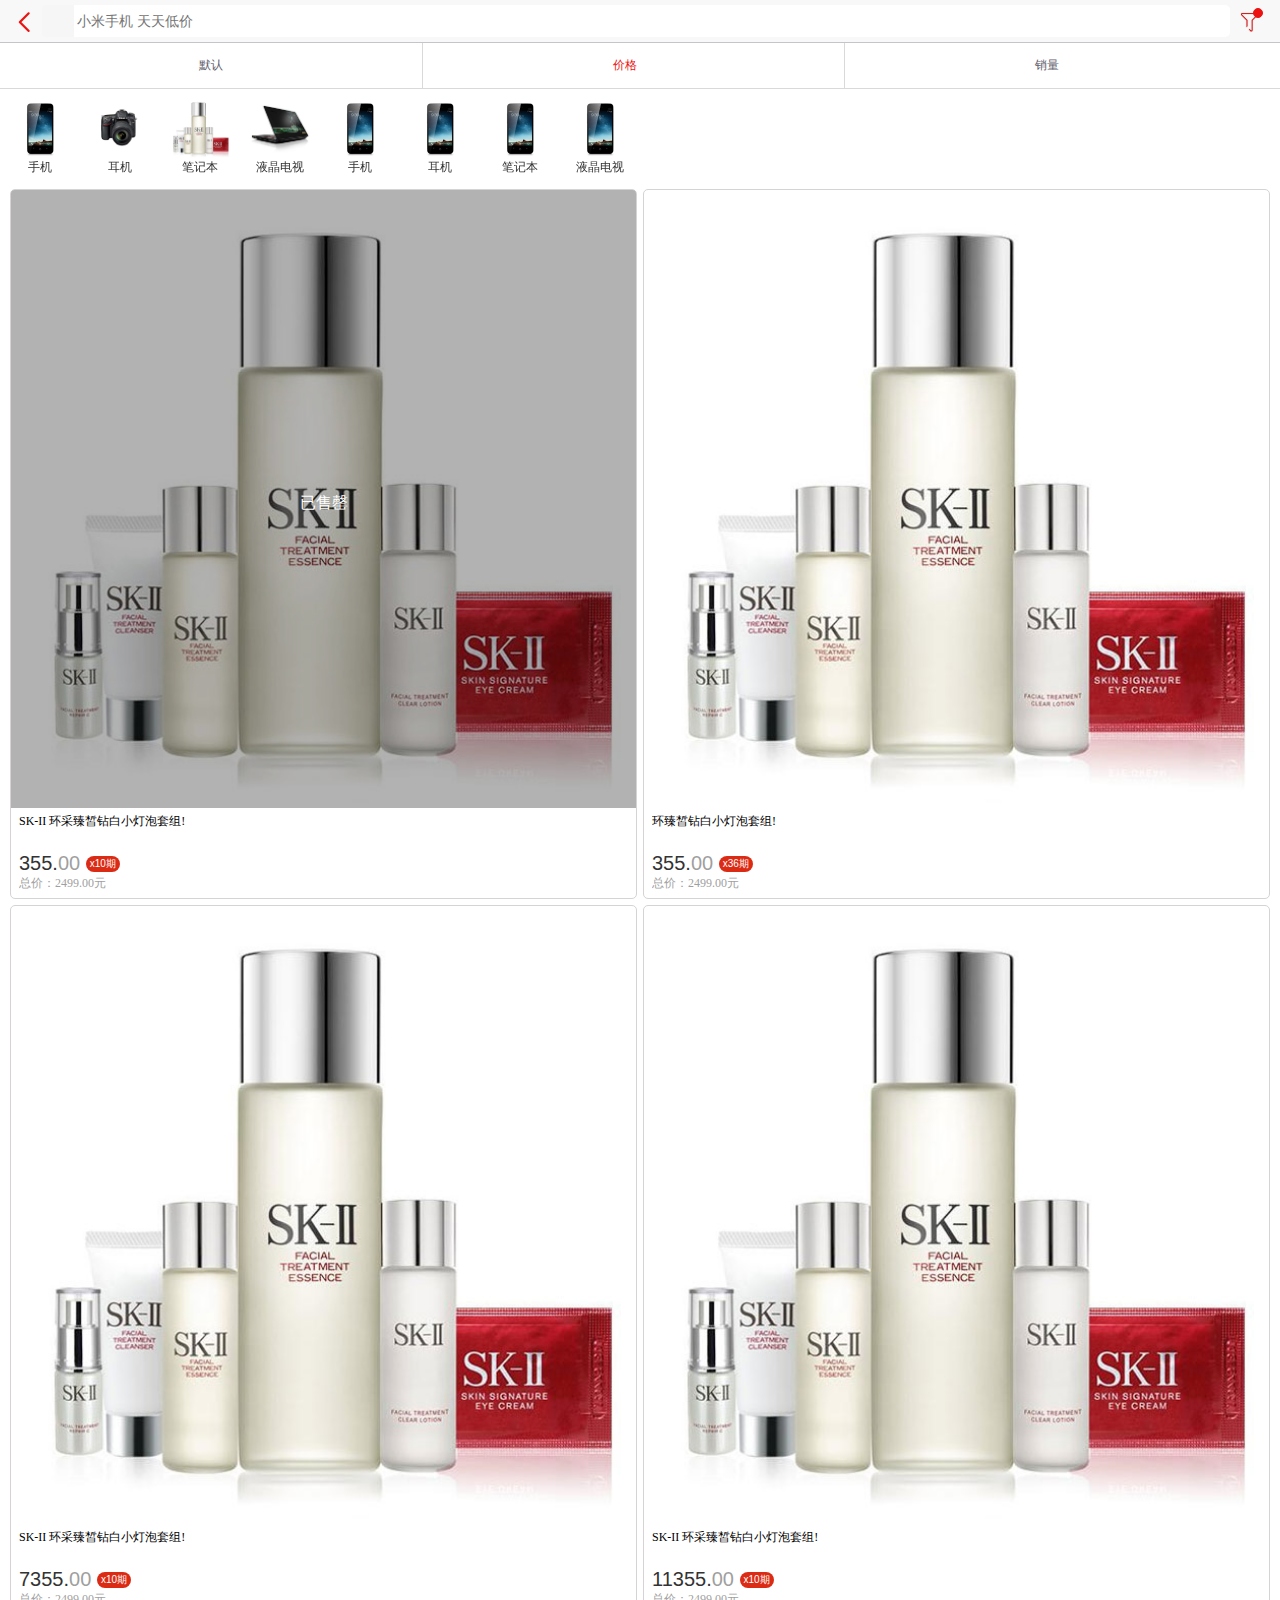
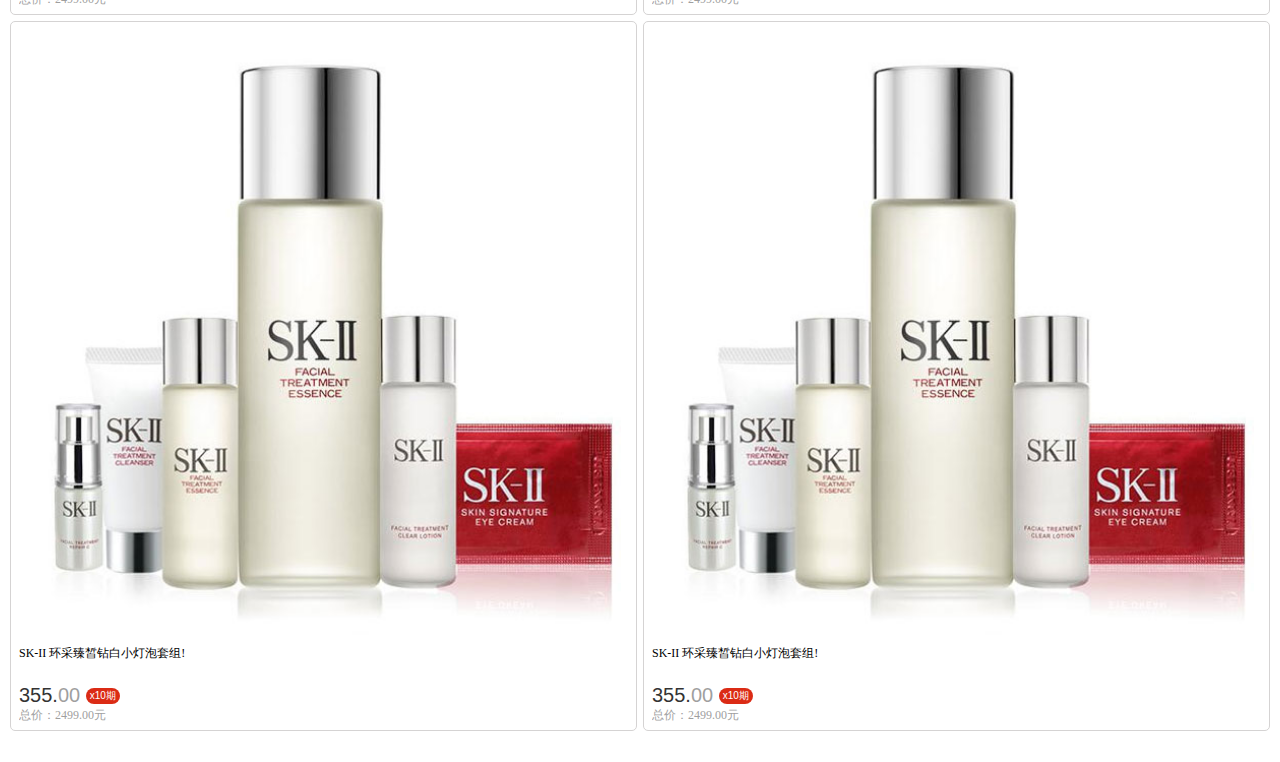
==== commit 07b8fc36: "add" ====
--- a/商城/webapp/list1.html
+++ b/商城/webapp/list1.html
@@ -69,7 +69,7 @@
 					<img src="images/product3.jpg" width="60" height="60"><span>液晶电视</span>
 				</a>
 			</li>
-		</ul>g
+		</ul>
 	</div>
 	<div class="product-list group-buy-list clearfix">
 		<div class="group-buy-item">
@@ -190,10 +190,10 @@
 		<div class="divided-option" style="z-index:100; ">
 			<div class="divided-option-con">
 				<span>共 <em class="deepgray">23456</em> 件商品</span>
-						<span>
-							<a href="javascript:;" class="graybg" id="ResetBtn">重置</a>
-							<a href="javascript:;" class="" id="SubBtn">完成</a>
-						</span>
+					<span>
+						<a href="javascript:;" class="graybg" id="ResetBtn">重置</a>
+						<a href="javascript:;" class="" id="SubBtn">完成</a>
+					</span>
 			</div>
 		</div>
 	</div>
--- a/商城/webapp/css/common.css
+++ b/商城/webapp/css/common.css
@@ -1,6 +1,4 @@
 @charset "utf-8";
-/* CSS Document */
-
 body {
 	padding: 0;
 	margin: 0;
@@ -14,6 +12,30 @@
 table { border-spacing: 0; }
 
 img { border: none; }
+
+em, i { font-style: normal; }
+
+dt, dd, ol, ul, li { list-style: none; margin: 0; padding: 0; }
+
+.fl { float: left; }
+
+.fr { float: right; }
+
+.clearfix:before,
+.clearfix:after {
+	content: "";
+	display: table;
+}
+
+.clearfix:after { clear: both; overflow: hidden; }
+
+.clearfix { *zoom: 1; }
+
+.paddingBottom15 { padding-bottom: 15px !important; }
+
+.deepgray { color: #333 !important; }
+
+.white-bg { background: #fff; }
 
 .icon {
 	background: url(../images/icon.png) no-repeat;
@@ -33,30 +55,6 @@
 	background: #f0f0f0;
 }
 
-em, i { font-style: normal; }
-
-dt, dd, ol, ul, li { list-style: none; margin: 0; padding: 0; }
-
-.fl { float: left; }
-
-.fr { float: right; }
-
-.clearfix:before,
-.clearfix:after {
-	content: "";
-	display: table;
-}
-
-.clearfix:after { clear: both; overflow: hidden; }
-
-.clearfix { *zoom: 1; }
-
-.paddingBottom15 { padding-bottom: 15px !important; }
-
-.deepgray { color: #333 !important; }
-
-.white-bg { background: #fff; }
-
 .common-top {
 	z-index: 10;
 	position: fixed;
@@ -85,279 +83,11 @@
 	background-position: 9px 10px;
 }
 
-.container { padding: 43px 0 0; }
-
-.product-list {
-	position: relative;
-	padding-bottom: 20px;
-}
-
-.divided-option {
-	z-index: 9;
-	position: fixed;
-	bottom: 0;
-	left: 0;
-	width: 100%;
-	height: 42px;
-	background: url(../images/price-bg.png) repeat-x 0 0/auto 85px;
-	border-top: 1px solid #c7c7c7;
-}
-
-.list-pick {
-	position: relative;
-	display: block;
-	padding: 10px 0;
-	color: #666;
-	font-size: 15px;
-}
-
-.list-pick:after {
-	position: absolute;
-	right: 0;
-	top: 50%;
-	margin-top: -7px;
-	display: block;
-	width: 15px;
-	height: 15px;
-	background-position: right -304px;
-	background-size: 13px auto;
-	content: "";
-	vertical-align: middle;
-}
-
-.list-pick1 {
-	position: relative;
-	display: block;
-	padding: 0 15px 0 0;
-	color: #666;
-	font-size: 12px;
-}
-
-.list-pick1:after {
-	position: absolute;
-	right: 0;
-	top: 50%;
-	width: 15px;
-	height: 15px;
-	display: block;
-	margin-top: -11px;
-	background-position: 0 -301px;
-	background-size: 20px auto;
-	content: "";
-}
-
-.list .filter {
-	width: 100%;
-	background-color: #fff;
-}
-
-.filter { border-bottom: 1px solid #d9d9d9; }
-
-.filter li {
-	float: left;
-	width: 33%;
-	padding: 0;
-}
-
-.filter li a {
-	display: block;
-	height: 45px;
-	line-height: 45px;
-	color: #5f606d;
-	font-size: 12px;
-	text-align: center;
-}
-
-.filter li:nth-child(2) a {
-	border-width: 1px;
-	border-style: none solid none solid;
-	border-color: #d9d9d9;
-}
-
-.filter .current a { color: #eb1212; }
-
-.orderby {
-	display: inline-block;
-	width: 18px;
-	height: 18px;
-	background-size: 18px auto;
-	vertical-align: middle;
-}
-
-.orderby.desc { background-position: 0 -274px; }
-
-.filter .current .orderby.desc { background-position: 0 -288px; }
-
-.orderby.asc { background-position: 0 -303px; }
-
-.filter .current .orderby.asc { background-position: 0 -317px; }
-
-.filter-icon {
-	width: 20px; height: 20px; display: inline-block;
-	background-position: 0 -245px; background-size: 20px auto;
-	position: absolute; right: 20px; top: 12px;
-}
-
-.filter-icon em {
-	width: 8px; height: 8px; display: none;
-	background: #ed1212;
-	border: 1px solid #ed1212; border-radius: 5px;
-	position: absolute; right: -3px; top: -4px;
-}
-
-.input-box {
-	height: 35px;
-	line-height: 35px;
-	font-size: 0;
-	background-color: #fff;
-	border: 1px solid #d9d9d9;
-	border-radius: 5px;
-}
-
-.input-box .text {
-	display: inline-block;
-	width: 65%;
-	height: 35px;
-	padding-left: 5px;
-	background: none;
-	border: none;
-	font-size: 14px;
-	vertical-align: top;
-}
-
-.search-icon {
-	display: inline-block;
-	width: 35px;
-	height: 35px;
-	background: #f6f6f6;
-	border-radius: 4px 0 0 4px;
-	vertical-align: top;
-}
-
-.search-icon .icon {
-	display: block;
-	width: 35px;
-	height: 35px;
-	background-position: 9px -268px;
-	background-size: 20px auto;
-}
-
-.group-buy-list { padding: 10px; }
-
-.group-buy-item {
-	float: left;
-	width: 50%;
-	margin: 0 0 6px;
-}
-
-.group-buy-item .item-detail {
-	position: relative;
-	margin: 0 3px 0 0;
-	padding: 8px;
-	background: #fff;
-	border: 1px solid #d5d3d3;
-	border-radius: 5px;
-}
-
-.group-buy-item:nth-of-type(even) { float: right; }
-
-.group-buy-item:nth-of-type(even) .item-detail { margin: 0 0 0 3px; }
-
-.item-detail img {
-	display: block;
-	width: 100%;
-	margin: 0 auto 5px;
-}
-
-.item-detail h4 {
-	height: 34px;
-	margin: 0 auto;
-	font-size: 12px;
-	line-height: 16px;
-	font-weight: normal;
-	overflow: hidden;
-}
-
-.item-detail h4 span {
-	display: inline-block;
-	vertical-align: middle;
-}
-
-.item-detail p {
-	width: 100%;
-	height: 15px;
-	margin: 0 auto;
-	color: #9f9f9f;
-	font-size: 12px;
-	overflow: hidden;
-	text-overflow: ellipsis;
-	white-space: nowrap;
-	break: keep-all;
-}
-
-.item-detail .price {
-	height: 22px;
-	margin: 4px 0 2px 0;
-	color: #9f9f9f;
-	font-size: 20px;
-	font-family: Arial;
-}
-
-.item-detail .price > font {
-	vertical-align: middle;
-}
-
-.item-detail .price em {
-	color: #333;
-	vertical-align: middle;
-}
-
-.item-detail .price span {
-	display: inline-block;
-	height: 16px;
-	padding: 0 4px;
-	line-height: 16px;
-	color: #fff;
-	font-size: 10px;
-	background: #db2b15;
-	border-radius: 10px;
-	vertical-align: middle;
-}
-
-.overlay-nosale {
-	position: relative;
-}
-
-.overlay-nosale dl {
-	position: absolute;
-	width: 100%;
-	height: 100%;
-	padding: 8px 8px 0;
-	margin: -8px 0 0 -8px;
-	background-color: rgba(0, 0, 0, 0.3);
-	border-radius: 4px 4px 0 0;
-}
-
-.overlay-nosale dd {
-	display: table;
-	width: 100%;
-	height: 100%;
-}
-
-.overlay-nosale dd span {
-	display: table-cell;
-	vertical-align: middle;
-	font-size: 16px;
-	color: #fff;
-	text-align: center;
-}
-
-
 .common-top .search-bar {
 	position: relative;
 	height: 32px;
+	padding: 0 5px 0 35px;
 	margin: 5px 50px 0 42px;
-	padding: 0 5px 0 35px;
 	border: none;
 }
 
@@ -376,6 +106,215 @@
 	height: 32px;
 	padding: 0;
 }
+
+.container { padding: 43px 0 0; }
+
+.product-list {
+	position: relative;
+	padding-bottom: 20px;
+}
+
+.filter { border-bottom: 1px solid #d9d9d9; }
+
+.filter li {
+	float: left;
+	width: 33%;
+	padding: 0;
+}
+
+.filter li a {
+	display: block;
+	height: 45px;
+	line-height: 45px;
+	color: #5f606d;
+	font-size: 12px;
+	text-align: center;
+}
+
+.filter li:nth-child(2) a {
+	border-width: 1px;
+	border-style: none solid none solid;
+	border-color: #d9d9d9;
+}
+
+.filter .current a { color: #eb1212; }
+
+.orderby {
+	display: inline-block;
+	width: 18px;
+	height: 18px;
+	background-size: 18px auto;
+	vertical-align: middle;
+}
+
+.orderby.desc { background-position: 0 -274px; }
+
+.filter .current .orderby.desc { background-position: 0 -288px; }
+
+.orderby.asc { background-position: 0 -303px; }
+
+.filter .current .orderby.asc { background-position: 0 -317px; }
+
+.filter-icon {
+	width: 20px; height: 20px; display: inline-block;
+	background-position: 0 -245px; background-size: 20px auto;
+	position: absolute; right: 20px; top: 12px;
+}
+
+.filter-icon em {
+	width: 8px; height: 8px; display: none;
+	background: #ed1212;
+	border: 1px solid #ed1212; border-radius: 5px;
+	position: absolute; right: -3px; top: -4px;
+}
+
+.input-box {
+	height: 35px;
+	line-height: 35px;
+	font-size: 0;
+	background-color: #fff;
+	border: 1px solid #d9d9d9;
+	border-radius: 5px;
+}
+
+.input-box .text {
+	display: inline-block;
+	width: 65%;
+	height: 35px;
+	padding-left: 5px;
+	background: none;
+	border: none;
+	font-size: 14px;
+	vertical-align: top;
+}
+
+.search-icon {
+	display: inline-block;
+	width: 35px;
+	height: 35px;
+	background: #f6f6f6;
+	border-radius: 4px 0 0 4px;
+	vertical-align: top;
+}
+
+.search-icon .icon {
+	display: block;
+	width: 35px;
+	height: 35px;
+	background-position: 9px -268px;
+	background-size: 20px auto;
+}
+
+.group-buy-list { padding: 10px; }
+
+.group-buy-item {
+	float: left;
+	width: 50%;
+	margin: 0 0 6px;
+}
+
+.group-buy-item .item-detail {
+	position: relative;
+	margin: 0 3px 0 0;
+	padding: 8px;
+	background: #fff;
+	border: 1px solid #d5d3d3;
+	border-radius: 5px;
+}
+
+.group-buy-item:nth-of-type(even) { float: right; }
+
+.group-buy-item:nth-of-type(even) .item-detail { margin: 0 0 0 3px; }
+
+.item-detail img {
+	display: block;
+	width: 100%;
+	margin: 0 auto 5px;
+}
+
+.item-detail h4 {
+	height: 34px;
+	margin: 0 auto;
+	font-size: 12px;
+	line-height: 16px;
+	font-weight: normal;
+	overflow: hidden;
+}
+
+.item-detail h4 span {
+	display: inline-block;
+	vertical-align: middle;
+}
+
+.item-detail p {
+	width: 100%;
+	height: 15px;
+	margin: 0 auto;
+	color: #9f9f9f;
+	font-size: 12px;
+	overflow: hidden;
+	text-overflow: ellipsis;
+	white-space: nowrap;
+	word-break: keep-all;
+}
+
+.item-detail .price {
+	height: 22px;
+	margin: 4px 0 2px 0;
+	color: #9f9f9f;
+	font-size: 20px;
+	font-family: Arial;
+}
+
+.item-detail .price > font {
+	vertical-align: middle;
+}
+
+.item-detail .price em {
+	color: #333;
+	vertical-align: middle;
+}
+
+.item-detail .price span {
+	display: inline-block;
+	height: 16px;
+	padding: 0 4px;
+	line-height: 16px;
+	color: #fff;
+	font-size: 10px;
+	background: #db2b15;
+	border-radius: 10px;
+	vertical-align: middle;
+}
+
+.overlay-nosale {
+	position: relative;
+}
+
+.overlay-nosale dl {
+	position: absolute;
+	width: 100%;
+	height: 100%;
+	padding: 8px 8px 0;
+	margin: -8px 0 0 -8px;
+	background-color: rgba(0, 0, 0, 0.3);
+	border-radius: 4px 4px 0 0;
+}
+
+.overlay-nosale dd {
+	display: table;
+	width: 100%;
+	height: 100%;
+}
+
+.overlay-nosale dd span {
+	display: table-cell;
+	vertical-align: middle;
+	font-size: 16px;
+	color: #fff;
+	text-align: center;
+}
+
 
 .slider-catalog {
 	width: 100%;
--- a/商城/webapp/css/list.css
+++ b/商城/webapp/css/list.css
@@ -1,121 +1,192 @@
 @charset "utf-8";
-/* CSS Document */
-.item-list{ padding: 10px;}
-.items{
-	width:50%; float:left;
+
+.divided-option {
+	z-index: 9;
+	position: fixed;
+	bottom: 0;
+	left: 0;
+	width: 100%;
+	height: 42px;
+	background: url(../images/price-bg.png) repeat-x 0 0/auto 85px;
+	border-top: 1px solid #c7c7c7;
 }
-.item-con{
-	min-height:210px; margin:15px 4px 0 10px; padding-bottom:5px;
-	border:1px solid #ccc; border-radius:5px;
+
+.list-pick1 {
+	position: relative;
+	display: block;
+	padding: 0 15px 0 0;
+	color: #666;
+	font-size: 12px;
 }
-.item-list .items:nth-child(even)>.item-con{margin:0 0 6px 3px;}
-.item-con dt{padding:8px 8px 0; margin:auto; position:relative;}
-.item-con dt img{
-	margin: auto;
-	width: 100%; max-width:145px; height:auto; min-height:110px; max-height:145px; display:block;
+
+.list-pick1:after {
+	position: absolute;
+	right: 0;
+	top: 50%;
+	width: 15px;
+	height: 15px;
+	display: block;
+	margin-top: -11px;
+	background-position: 0 -301px;
+	background-size: 20px auto;
+	content: "";
 }
-.item-con dd{
-	padding:0 7px;
-	color:#9f9f9f;
+
+.list .filter {
+	width: 100%;
+	background-color: #fff;
 }
-.item-con dd span{
-	display:block;
+
+.list-option {
+	z-index: 9999;
+	position: fixed;
+	top: 0;
+	left: 0;
+	width: 100%;
+	height: 100%;
+	background: rgba(0, 0, 0, 0.5);
+	overflow: hidden;
 }
-.item-con dd h4{
-	margin:5px 0 0;height: 30px; line-height: 14px;
-	color:#202020; font-size: 10px;
-	overflow:hidden; text-overflow:ellipsis; white-space:nowrap;word-break:keep-all;
+
+.list-option .option-con {
+	position: relative;
+	padding: 0;
+	margin-left: 35px;
+	background: #fff;
 }
-.item-con dd h4, .item-brief{width:100%;  overflow:hidden; text-overflow:ellipsis; white-space:nowrap;word-break:keep-all;}
-.item-con .price{
-	margin-top: 5px;
-	color:#9f9f9f; font-size:20px; font-family:Arial;
+
+.option-item {
+	padding: 0 10px;
+	margin: 0;
+	border-bottom: 1px solid #ccc;
 }
-.item-con .price em{color: #202020;}
-.price-spread{
-	height: 16px; line-height: 16px; display: inline-block; padding: 0 3px;
-	background: #db2b15; border-radius: 10px;
-	color: #fff; font-size: 10px;
+
+.brand-item dt, .option-item dt {
+	height: 45px;
+	line-height: 45px;
+	padding: 0 5px;
+	color: #333;
+	font-size: 13px;
+}
+
+.option-item dd { font-size: 0; }
+
+.option-item dd a {
+	position: relative;
+	display: inline-block;
+	width: 33.3%;
+	vertical-align: top;
+	color: #666;
+	font-size: 12px;
+	text-align: center;
+}
+
+.option-item dd a span {
+	display: block;
+	height: 35px;
+	line-height: 35px;
+	padding: 5px;
+	margin: 5px;
+	border: 1px solid #ccc;
+	border-radius: 5px;
+}
+
+.option-item dd {
+	display: none;
+	padding-bottom: 15px;
+}
+
+.option-item dd a span em {
+	display: inline-block;
+	line-height: 18px;
+	text-align: left;
 	vertical-align: middle;
 }
-.red-mark{
-	position:absolute; top:0; left:0; padding:0 5px;
-	background:#eb1212;
-	border:1px solid #eb1212; border-radius:4px;
-	color:#fff; font-size:11px;
+
+.option-item.item-show dd { display: block; }
+
+.option-item.item-show .list-pick1:after {
+	transform: rotate(180deg);
+	-moz-transform: rotate(180deg);
+	-webkit-transform: rotate(180deg);
+	margin-top: -3px;
+	margin-right: -5px;
 }
-.total-p{font-size:10px;}
-.total-p i{font-family:Arial;}
 
-.handle-item{height:38px;line-height:38px;padding:0 35px 0 41px;}
-.clear-btn{float:left;font-size:14px;}
-.finish-btn{float:right;font-size:14px;}
+.brand-item,
+.option-item a i {
+	border: none;
+}
 
-.item-list .item-con{ margin: 0 3px 6px 0;}
-.list-option{
-	width: 100%; height:100%;
-	background: rgba(0,0,0,0.5);
-	position: fixed; top: 0; left: 0; z-index: 9999;
-	overflow: hidden;
+.brand-item dd,
+.option-item .current i {
+	display: block;
 }
-.list-option .option-con{
-	padding: 0; margin-left: 35px;
-	background: #fff; position: relative;
-}
-.option-item{ padding: 0 10px; border-bottom: 1px solid #ccc; margin: 0;}
-.brand-item dt, .option-item dt{
-	height: 45px; line-height: 45px;
-	color: #333; font-size: 13px; padding: 0 5px;
-}
-.option-item dd{ font-size: 0;}
-.option-item dd a{
-	width: 33.3%; display: inline-block; vertical-align:top;
-	color: #666; font-size: 12px; text-align: center;
-	position: relative;
-}
-.option-item dd a span{
-	height: 35px; line-height: 35px; margin: 5px; display: block; padding: 5px;
-	border: 1px solid #ccc; border-radius: 5px;
-}
-.option-item dd{ display: none; padding-bottom: 15px;}
-.option-item dd a span em{
-	display: inline-block; line-height: 18px; text-align: left;
-	vertical-align: middle;
-}
-.option-item.item-show dd{ display: block;}
-.option-item.item-show .list-pick1:after{transform:rotate(180deg); -moz-transform:rotate(180deg); -webkit-transform:rotate(180deg); margin-top: -3px; margin-right: -5px;}
-.brand-item, .option-item  a i{ border: none;}
-.brand-item dd, .option-item .current i{ display: block;}
-.brand-item dd a span{
-	height: 42px; line-height: 42px; padding: 0 5px;
+
+.brand-item dd a span {
+	height: 42px;
+	line-height: 42px;
+	padding: 0 5px;
 	border: 1px solid #f2f2f2;
 }
-.brand-item dd a span img{ width: 100%; height: auto; margin: 0 auto;}
 
-.option-item .current span{ border-color: #eb1212;}
-.option-item .current i{
-	width: 16px; height: 16px;
-	background:url(../images/current.png) no-repeat; background-size: 16px auto;
-	position: absolute; right: 6px; top: 6px;
+.brand-item dd a span img {
+	width: 100%;
+	height: auto;
+	margin: 0 auto;
 }
-.list-option .divided-option{
-	height: 50px; padding: 0;
-	background: none; border: none;
+
+.option-item .current span {
+	border-color: #eb1212;
 }
-.list-option .divided-option-con{
-	height: 50px; margin-left: 35px; padding: 0;
-	background: #f2f2f2; border: none;
+
+.option-item .current i {
+	position: absolute;
+	right: 6px; top:
+		6px;
+	width: 16px;
+	height: 16px;
+	background: url(../images/current.png) no-repeat 0 0/16px auto;
+	background-size: 16px auto;
 }
-.list-option .divided-option span{
-	width: 45%; hegiht: 50px; line-height: 50px; text-align: center; float: left;
+
+.list-option .divided-option {
+	height: 50px;
+	padding: 0;
+	background: none;
+	border: none;
+}
+
+.list-option .divided-option-con {
+	height: 50px;
+	margin-left: 35px;
+	padding: 0;
+	background: #f2f2f2;
+	border: none;
+}
+
+.list-option .divided-option span {
+	float: left;
+	width: 45%;
+	height: 50px;
+	line-height: 50px;
+	text-align: center;
 	color: #666; font-size: 12px;
 }
-.list-option .divided-option span:last-child{
+
+.list-option .divided-option span:last-child {
 	width: 55%;
 }
-.list-option .divided-option span a{
-	width: 50%; line-height: 50px; float: left;
-	background:#eb1212;
-	color: #fff; font-size: 16px;
+
+.list-option .divided-option span a {
+	float: left;
+	width: 50%;
+	line-height: 50px;
+	background: #eb1212;
+	color: #fff;
+	font-size: 16px;
 }
-.list-option .divided-option span a.graybg{ background: #ccc;}+
+.list-option .divided-option span a.graybg {
+	background: #ccc;
+}